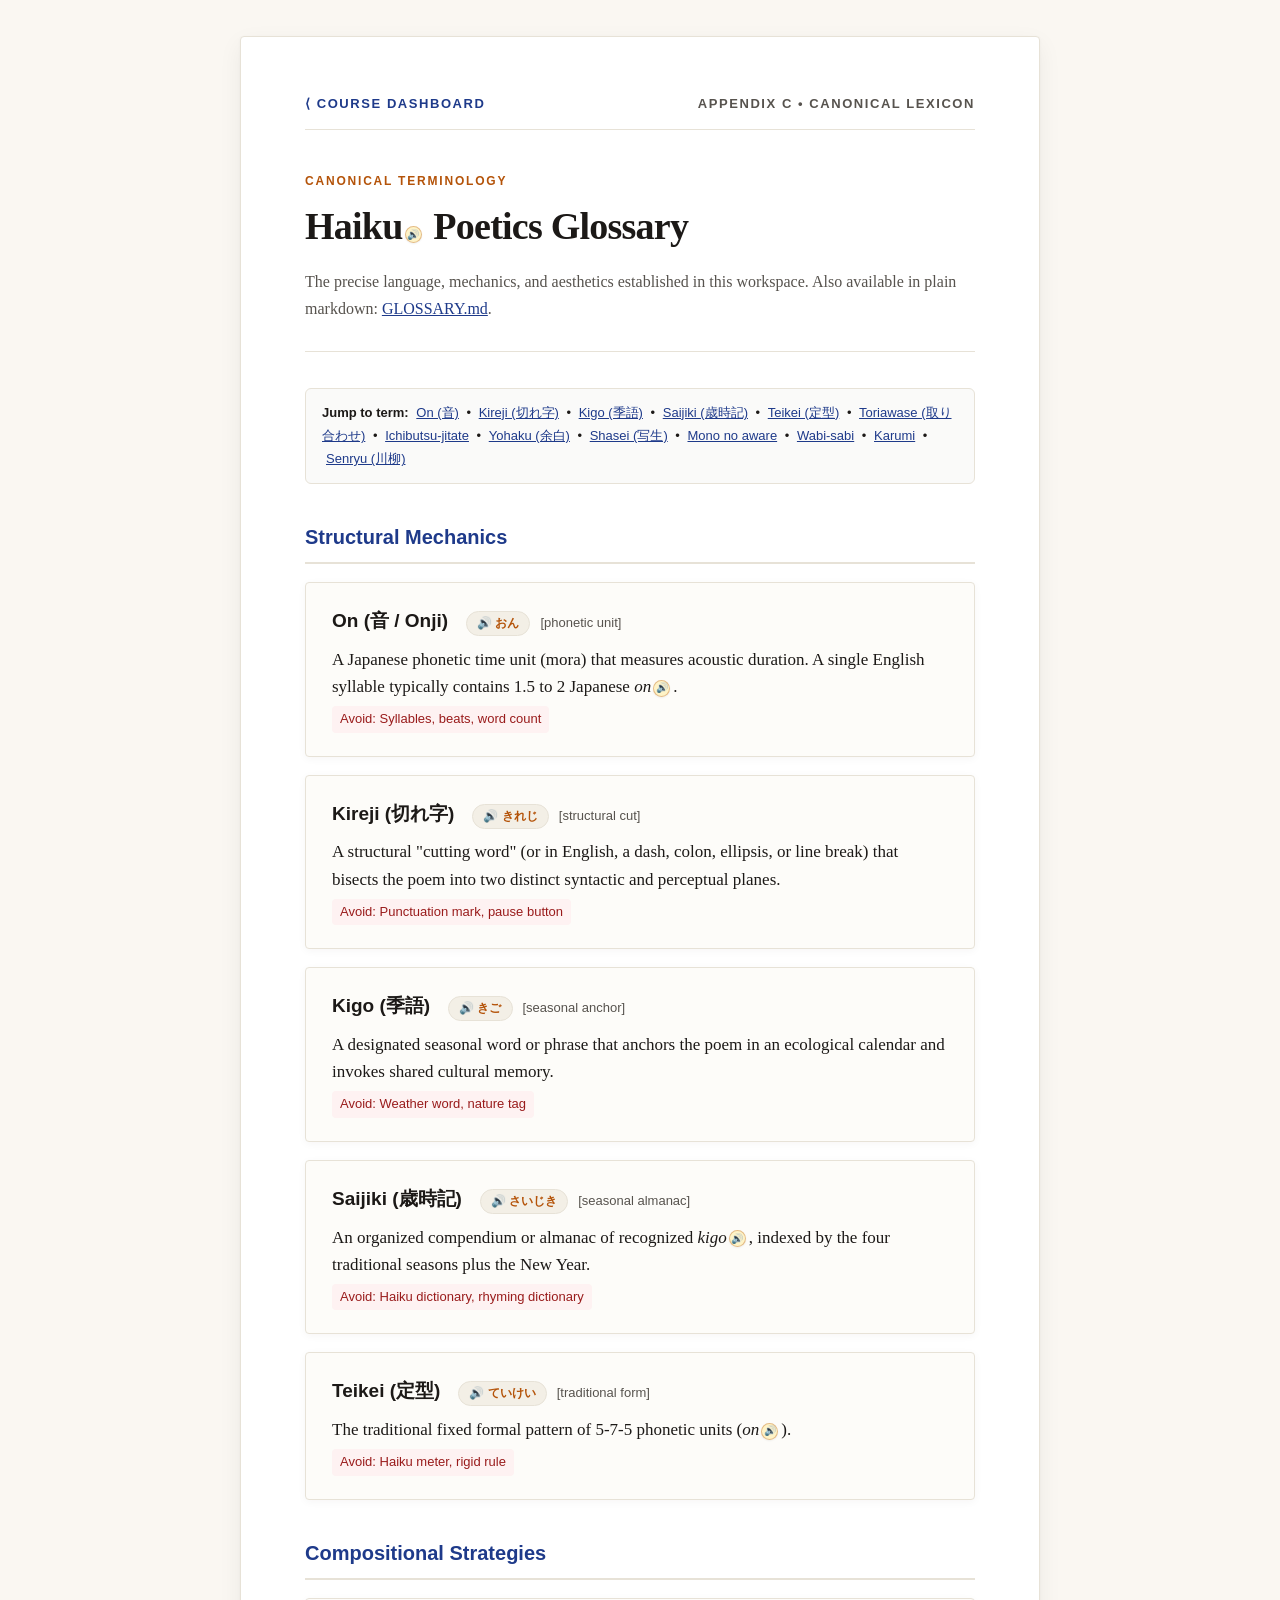
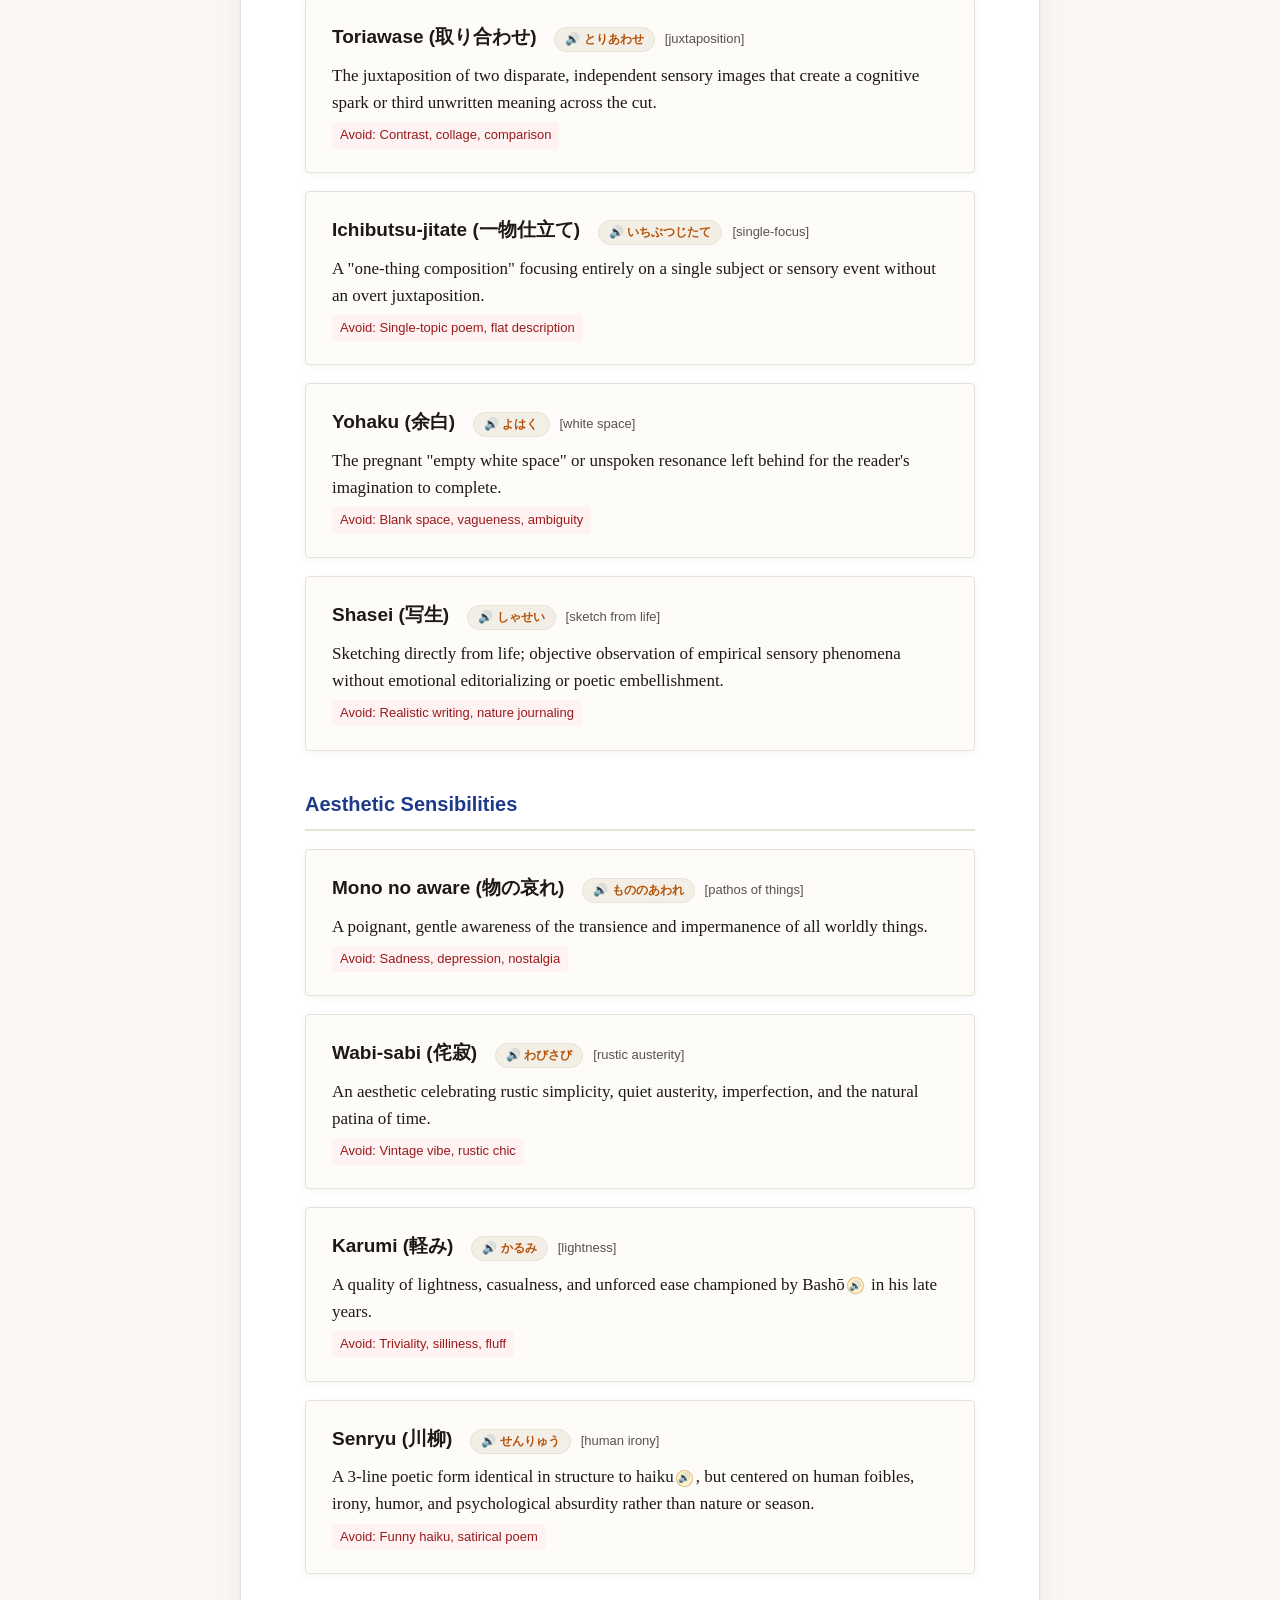
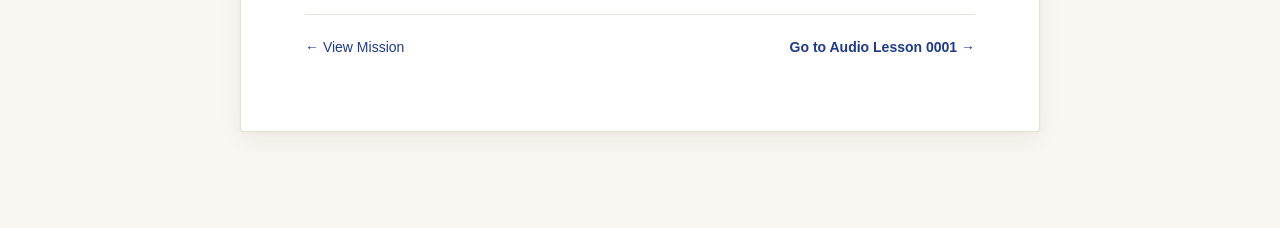
==== glossary.html @ d829b711 "Initial release: The Haiku Studio (Master Edition) with interactive audio lessons, 3D flashcards, an" ====
<!DOCTYPE html>
<html lang="en">
<head>
  <meta charset="UTF-8">
  <meta name="viewport" content="width=device-width, initial-scale=1.0">
  <title>Haiku Glossary &bull; Canonical Terminology</title>
  <link rel="stylesheet" href="assets/styles.css">
</head>
<body>
  <div class="lesson-container">
    <!-- Running Header (Book Folio Bar) -->
    <nav class="lesson-nav" aria-label="Book Navigation">
      <a href="index.html" class="dashboard-link">&lang; Course Dashboard</a>
      <span class="lesson-index-badge">Appendix C &bull; Canonical Lexicon</span>
    </nav>

    <!-- Header -->
    <header class="lesson-header">
      <div class="lesson-badge">Canonical Terminology</div>
      <h1 class="lesson-title">Haiku Poetics Glossary</h1>
      <p style="color: var(--text-muted); font-size: 16px;">
        The precise language, mechanics, and aesthetics established in this workspace. Also available in plain markdown: <a href="GLOSSARY.md" style="color: var(--accent-blue);">GLOSSARY.md</a>.
      </p>
    </header>

    <!-- Quick Index Bar -->
    <div style="background: #fafaf9; border: 1px solid var(--border-light); border-radius: 6px; padding: 12px 16px; margin-bottom: 24px; font-family: var(--font-sans); font-size: 13px; line-height: 1.8;">
      <strong>Jump to term:</strong>
      <a href="#on" style="color: var(--accent-blue); margin: 0 4px;">On (音)</a> &bull;
      <a href="#kireji" style="color: var(--accent-blue); margin: 0 4px;">Kireji (切れ字)</a> &bull;
      <a href="#kigo" style="color: var(--accent-blue); margin: 0 4px;">Kigo (季語)</a> &bull;
      <a href="#saijiki" style="color: var(--accent-blue); margin: 0 4px;">Saijiki (歳時記)</a> &bull;
      <a href="#teikei" style="color: var(--accent-blue); margin: 0 4px;">Teikei (定型)</a> &bull;
      <a href="#toriawase" style="color: var(--accent-blue); margin: 0 4px;">Toriawase (取り合わせ)</a> &bull;
      <a href="#ichibutsu-jitate" style="color: var(--accent-blue); margin: 0 4px;">Ichibutsu-jitate</a> &bull;
      <a href="#yohaku" style="color: var(--accent-blue); margin: 0 4px;">Yohaku (余白)</a> &bull;
      <a href="#shasei" style="color: var(--accent-blue); margin: 0 4px;">Shasei (写生)</a> &bull;
      <a href="#mono-no-aware" style="color: var(--accent-blue); margin: 0 4px;">Mono no aware</a> &bull;
      <a href="#wabi-sabi" style="color: var(--accent-blue); margin: 0 4px;">Wabi-sabi</a> &bull;
      <a href="#karumi" style="color: var(--accent-blue); margin: 0 4px;">Karumi</a> &bull;
      <a href="#senryu" style="color: var(--accent-blue); margin: 0 4px;">Senryu (川柳)</a>
    </div>

    <!-- Section: Structural Mechanics -->
    <h2 class="category-heading">Structural Mechanics</h2>

    <article id="on" class="term-card">
      <div class="term-title">
        <span>On (音 / Onji)</span>
        <button type="button" class="term-audio-btn" data-audio="assets/audio/words/on.m4a" title="Listen to pronunciation: おん">&#128266; おん</button>
        <span style="font-size: 13px; color: var(--text-muted); font-weight: normal;">[phonetic unit]</span>
      </div>
      <div class="term-definition">
        A Japanese phonetic time unit (mora) that measures acoustic duration. A single English syllable typically contains 1.5 to 2 Japanese <em>on</em>.
      </div>
      <div class="term-avoid">Avoid: Syllables, beats, word count</div>
    </article>

    <article id="kireji" class="term-card">
      <div class="term-title">
        <span>Kireji (切れ字)</span>
        <button type="button" class="term-audio-btn" data-audio="assets/audio/words/kireji.m4a" title="Listen to pronunciation: きれじ">&#128266; きれじ</button>
        <span style="font-size: 13px; color: var(--text-muted); font-weight: normal;">[structural cut]</span>
      </div>
      <div class="term-definition">
        A structural "cutting word" (or in English, a dash, colon, ellipsis, or line break) that bisects the poem into two distinct syntactic and perceptual planes.
      </div>
      <div class="term-avoid">Avoid: Punctuation mark, pause button</div>
    </article>

    <article id="kigo" class="term-card">
      <div class="term-title">
        <span>Kigo (季語)</span>
        <button type="button" class="term-audio-btn" data-audio="assets/audio/words/kigo.m4a" title="Listen to pronunciation: きご">&#128266; きご</button>
        <span style="font-size: 13px; color: var(--text-muted); font-weight: normal;">[seasonal anchor]</span>
      </div>
      <div class="term-definition">
        A designated seasonal word or phrase that anchors the poem in an ecological calendar and invokes shared cultural memory.
      </div>
      <div class="term-avoid">Avoid: Weather word, nature tag</div>
    </article>

    <article id="saijiki" class="term-card">
      <div class="term-title">
        <span>Saijiki (歳時記)</span>
        <button type="button" class="term-audio-btn" data-audio="assets/audio/words/saijiki.m4a" title="Listen to pronunciation: さいじき">&#128266; さいじき</button>
        <span style="font-size: 13px; color: var(--text-muted); font-weight: normal;">[seasonal almanac]</span>
      </div>
      <div class="term-definition">
        An organized compendium or almanac of recognized <em>kigo</em>, indexed by the four traditional seasons plus the New Year.
      </div>
      <div class="term-avoid">Avoid: Haiku dictionary, rhyming dictionary</div>
    </article>

    <article id="teikei" class="term-card">
      <div class="term-title">
        <span>Teikei (定型)</span>
        <button type="button" class="term-audio-btn" data-audio="assets/audio/words/teikei.m4a" title="Listen to pronunciation: ていけい">&#128266; ていけい</button>
        <span style="font-size: 13px; color: var(--text-muted); font-weight: normal;">[traditional form]</span>
      </div>
      <div class="term-definition">
        The traditional fixed formal pattern of 5-7-5 phonetic units (<em>on</em>).
      </div>
      <div class="term-avoid">Avoid: Haiku meter, rigid rule</div>
    </article>

    <!-- Section: Compositional Strategies -->
    <h2 class="category-heading">Compositional Strategies</h2>

    <article id="toriawase" class="term-card">
      <div class="term-title">
        <span>Toriawase (取り合わせ)</span>
        <button type="button" class="term-audio-btn" data-audio="assets/audio/words/toriawase.m4a" title="Listen to pronunciation: とりあわせ">&#128266; とりあわせ</button>
        <span style="font-size: 13px; color: var(--text-muted); font-weight: normal;">[juxtaposition]</span>
      </div>
      <div class="term-definition">
        The juxtaposition of two disparate, independent sensory images that create a cognitive spark or third unwritten meaning across the cut.
      </div>
      <div class="term-avoid">Avoid: Contrast, collage, comparison</div>
    </article>

    <article id="ichibutsu-jitate" class="term-card">
      <div class="term-title">
        <span>Ichibutsu-jitate (一物仕立て)</span>
        <button type="button" class="term-audio-btn" data-audio="assets/audio/words/ichibutsu-jitate.m4a" title="Listen to pronunciation: いちぶつじたて">&#128266; いちぶつじたて</button>
        <span style="font-size: 13px; color: var(--text-muted); font-weight: normal;">[single-focus]</span>
      </div>
      <div class="term-definition">
        A "one-thing composition" focusing entirely on a single subject or sensory event without an overt juxtaposition.
      </div>
      <div class="term-avoid">Avoid: Single-topic poem, flat description</div>
    </article>

    <article id="yohaku" class="term-card">
      <div class="term-title">
        <span>Yohaku (余白)</span>
        <button type="button" class="term-audio-btn" data-audio="assets/audio/words/yohaku.m4a" title="Listen to pronunciation: よはく">&#128266; よはく</button>
        <span style="font-size: 13px; color: var(--text-muted); font-weight: normal;">[white space]</span>
      </div>
      <div class="term-definition">
        The pregnant "empty white space" or unspoken resonance left behind for the reader's imagination to complete.
      </div>
      <div class="term-avoid">Avoid: Blank space, vagueness, ambiguity</div>
    </article>

    <article id="shasei" class="term-card">
      <div class="term-title">
        <span>Shasei (写生)</span>
        <button type="button" class="term-audio-btn" data-audio="assets/audio/words/shasei.m4a" title="Listen to pronunciation: しゃせい">&#128266; しゃせい</button>
        <span style="font-size: 13px; color: var(--text-muted); font-weight: normal;">[sketch from life]</span>
      </div>
      <div class="term-definition">
        Sketching directly from life; objective observation of empirical sensory phenomena without emotional editorializing or poetic embellishment.
      </div>
      <div class="term-avoid">Avoid: Realistic writing, nature journaling</div>
    </article>

    <!-- Section: Aesthetic Sensibilities -->
    <h2 class="category-heading">Aesthetic Sensibilities</h2>

    <article id="mono-no-aware" class="term-card">
      <div class="term-title">
        <span>Mono no aware (物の哀れ)</span>
        <button type="button" class="term-audio-btn" data-audio="assets/audio/words/mono-no-aware.m4a" title="Listen to pronunciation: もののあわれ">&#128266; もののあわれ</button>
        <span style="font-size: 13px; color: var(--text-muted); font-weight: normal;">[pathos of things]</span>
      </div>
      <div class="term-definition">
        A poignant, gentle awareness of the transience and impermanence of all worldly things.
      </div>
      <div class="term-avoid">Avoid: Sadness, depression, nostalgia</div>
    </article>

    <article id="wabi-sabi" class="term-card">
      <div class="term-title">
        <span>Wabi-sabi (侘寂)</span>
        <button type="button" class="term-audio-btn" data-audio="assets/audio/words/wabi-sabi.m4a" title="Listen to pronunciation: わびさび">&#128266; わびさび</button>
        <span style="font-size: 13px; color: var(--text-muted); font-weight: normal;">[rustic austerity]</span>
      </div>
      <div class="term-definition">
        An aesthetic celebrating rustic simplicity, quiet austerity, imperfection, and the natural patina of time.
      </div>
      <div class="term-avoid">Avoid: Vintage vibe, rustic chic</div>
    </article>

    <article id="karumi" class="term-card">
      <div class="term-title">
        <span>Karumi (軽み)</span>
        <button type="button" class="term-audio-btn" data-audio="assets/audio/words/karumi.m4a" title="Listen to pronunciation: かるみ">&#128266; かるみ</button>
        <span style="font-size: 13px; color: var(--text-muted); font-weight: normal;">[lightness]</span>
      </div>
      <div class="term-definition">
        A quality of lightness, casualness, and unforced ease championed by Bashō in his late years.
      </div>
      <div class="term-avoid">Avoid: Triviality, silliness, fluff</div>
    </article>

    <article id="senryu" class="term-card">
      <div class="term-title">
        <span>Senryu (川柳)</span>
        <button type="button" class="term-audio-btn" data-audio="assets/audio/words/senryu.m4a" title="Listen to pronunciation: せんりゅう">&#128266; せんりゅう</button>
        <span style="font-size: 13px; color: var(--text-muted); font-weight: normal;">[human irony]</span>
      </div>
      <div class="term-definition">
        A 3-line poetic form identical in structure to haiku, but centered on human foibles, irony, humor, and psychological absurdity rather than nature or season.
      </div>
      <div class="term-avoid">Avoid: Funny haiku, satirical poem</div>
    </article>

    <!-- Footer Navigation -->
    <div style="margin-top: 40px; padding-top: 20px; border-top: 1px solid var(--border-light); display: flex; justify-content: space-between; flex-wrap: gap; font-family: var(--font-sans); font-size: 14px;">
      <a href="mission.html" style="color: var(--accent-blue); text-decoration: none;">&larr; View Mission</a>
      <a href="lessons/0001-mastering-haiku.html" style="color: var(--accent-blue); font-weight: bold; text-decoration: none;">Go to Audio Lesson 0001 &rarr;</a>
    </div>
  </div>

  <script src="assets/pronounce.js"></script>
</body>
</html>
---- assets/styles.css ----
/* ==========================================================================
   teach-by-audio — Modern Book & Editorial Companion Stylesheet
   Crafted with the aesthetic of fine book typography, archival paper tones,
   and tactile companion elements.
   ========================================================================== */

:root {
  /* Typography */
  --font-serif: "Charter", "Newsreader", "Iowan Old Style", "Palatino Linotype", "Palatino", "Georgia", "Cambria", serif;
  --font-sans: -apple-system, BlinkMacSystemFont, "Segoe UI", Roboto, "Helvetica Neue", Arial, sans-serif;
  --font-mono: "SF Mono", "JetBrains Mono", "Menlo", "Consolas", "Monaco", monospace;

  /* Archival Paper & Ink Palette */
  --bg-primary: #faf7f2;
  --bg-surface: #ffffff;
  --bg-subtle: #f3efe6;
  --bg-card: #fdfcf9;
  --text-main: #1c1917;
  --text-muted: #57534e;
  --text-faint: #857f78;
  --border-light: #e7e2d7;
  --border-fine: #ede8de;

  /* Bookbinding Accents */
  --accent-blue: #1e3a8a;
  --accent-blue-light: #eff6ff;
  --accent-green: #14532d;
  --accent-green-light: #f0fdf4;
  --accent-red: #991b1b;
  --accent-red-light: #fef2f2;
  --accent-gold: #b45309;
  --accent-gold-light: #fef3c7;

  /* Book Geometry & Elevation */
  --measure-width: 800px;
  --shadow-book: 0 1px 3px rgba(40, 28, 14, 0.04), 0 8px 24px rgba(40, 28, 14, 0.06);
  --shadow-card: 0 2px 8px rgba(40, 28, 14, 0.04);
}

* {
  box-sizing: border-box;
  margin: 0;
  padding: 0;
}

body {
  font-family: var(--font-serif);
  font-size: 19.5px;
  line-height: 1.72;
  color: var(--text-main);
  background-color: var(--bg-primary);
  padding: 36px 16px 96px;
  -webkit-font-smoothing: antialiased;
  -moz-osx-font-smoothing: grayscale;
}

/* Book Leaf Container */
.lesson-container {
  max-width: var(--measure-width);
  margin: 0 auto;
  background-color: var(--bg-surface);
  padding: 56px 64px 72px;
  border-radius: 4px;
  box-shadow: var(--shadow-book);
  border: 1px solid var(--border-light);
  position: relative;
}

@media (max-width: 680px) {
  body { padding: 12px 8px 48px; font-size: 18px; }
  .lesson-container { padding: 28px 20px 40px; border-radius: 0; border: none; }
}

/* Running Header (Book Folio Bar) */
.lesson-nav {
  display: flex;
  justify-content: space-between;
  align-items: center;
  font-family: var(--font-sans);
  font-size: 13px;
  text-transform: uppercase;
  letter-spacing: 0.12em;
  color: var(--text-muted);
  margin-bottom: 32px;
  padding-bottom: 14px;
  border-bottom: 1px solid var(--border-light);
}

.lesson-nav a.dashboard-link {
  color: var(--accent-blue);
  text-decoration: none;
  font-weight: 600;
  display: inline-flex;
  align-items: center;
  gap: 6px;
  transition: color 0.15s ease-in-out;
}

.lesson-nav a.dashboard-link:hover {
  color: var(--accent-gold);
  text-decoration: none;
}

.lesson-index-badge {
  font-weight: 700;
  color: var(--text-muted);
  font-variant-numeric: tabular-nums;
}

/* Chapter Title & Rubric */
.lesson-header {
  margin-bottom: 36px;
  padding-bottom: 28px;
  border-bottom: 1px solid var(--border-light);
}

.lesson-badge {
  font-family: var(--font-sans);
  font-size: 12px;
  font-weight: 700;
  text-transform: uppercase;
  letter-spacing: 0.15em;
  color: var(--accent-gold);
  margin-bottom: 12px;
  display: inline-block;
}

h1.lesson-title {
  font-family: var(--font-serif);
  font-size: 38px;
  font-weight: 700;
  line-height: 1.2;
  letter-spacing: -0.02em;
  color: var(--text-main);
  margin-bottom: 18px;
}

/* Chapter Epigraph & Learning Objective */
.mission-outcome-box {
  background-color: var(--bg-subtle);
  border-left: 3px solid var(--accent-gold);
  padding: 16px 22px;
  border-radius: 0 4px 4px 0;
  font-family: var(--font-serif);
  font-style: italic;
  font-size: 17.5px;
  color: #3f3c37;
  line-height: 1.6;
  margin-top: 20px;
}

.mission-outcome-box strong {
  font-family: var(--font-sans);
  font-style: normal;
  font-size: 13px;
  text-transform: uppercase;
  letter-spacing: 0.1em;
  color: var(--accent-gold);
  display: block;
  margin-bottom: 4px;
}

/* Audio Edition Companion Reader (Dark Book-Cloth Finish) */
.player-widget {
  background: #1c1917;
  color: #f5f5f4;
  border-radius: 8px;
  padding: 22px 26px;
  margin-bottom: 40px;
  box-shadow: 0 10px 25px -4px rgba(28, 25, 23, 0.25);
  border: 1px solid #292524;
}

.player-top-row {
  display: flex;
  justify-content: space-between;
  align-items: center;
  margin-bottom: 16px;
  flex-wrap: wrap;
  gap: 14px;
}

.player-main-controls {
  display: flex;
  align-items: center;
  gap: 16px;
}

.play-btn {
  width: 46px;
  height: 46px;
  border-radius: 50%;
  border: none;
  background-color: #f5f5f4;
  color: #1c1917;
  display: flex;
  align-items: center;
  justify-content: center;
  cursor: pointer;
  font-size: 16px;
  transition: transform 0.15s, background-color 0.15s;
  box-shadow: 0 2px 6px rgba(0, 0, 0, 0.2);
}

.play-btn:hover {
  background-color: #fbbf24;
  transform: scale(1.04);
}

.play-btn:active {
  transform: scale(0.96);
}

.player-time-display {
  font-family: var(--font-mono);
  font-size: 13px;
  color: #a8a29e;
  letter-spacing: 0.05em;
}

.speed-selector {
  display: flex;
  gap: 4px;
  background: #292524;
  padding: 3px;
  border-radius: 6px;
}

.speed-btn {
  background: transparent;
  border: none;
  color: #a8a29e;
  font-family: var(--font-sans);
  font-size: 11px;
  font-weight: 700;
  padding: 4px 8px;
  border-radius: 4px;
  cursor: pointer;
  transition: all 0.15s;
}

.speed-btn.active, .speed-btn:hover {
  background: #44403c;
  color: #ffffff;
}

/* Tactile Scrubber Slider */
.scrub-container {
  display: flex;
  align-items: center;
  gap: 10px;
  margin-bottom: 18px;
}

.scrub-slider {
  flex: 1;
  -webkit-appearance: none;
  height: 5px;
  border-radius: 3px;
  background: #44403c;
  outline: none;
  cursor: pointer;
}

.scrub-slider::-webkit-slider-thumb {
  -webkit-appearance: none;
  width: 14px;
  height: 14px;
  border-radius: 50%;
  background: #fbbf24;
  cursor: pointer;
  box-shadow: 0 0 6px rgba(251, 191, 36, 0.5);
  border: 1px solid #ffffff;
}

/* Chapter Timeline Bookmark Pills */
.timeline-pills {
  display: flex;
  gap: 8px;
  flex-wrap: wrap;
}

.segment-pill {
  font-family: var(--font-sans);
  font-size: 11.5px;
  font-weight: 600;
  letter-spacing: 0.02em;
  padding: 5px 12px;
  border-radius: 14px;
  background: #292524;
  border: 1px solid #44403c;
  color: #a8a29e;
  cursor: pointer;
  transition: all 0.15s ease-in-out;
}

.segment-pill:hover {
  background: #383531;
  color: #f5f5f4;
  border-color: #78716c;
}

.segment-pill.active {
  background: #d97706;
  color: #ffffff;
  border-color: #fef3c7;
  box-shadow: 0 0 8px rgba(217, 119, 6, 0.4);
}

.segment-pill.checkpoint {
  border-color: #b45309;
}

.segment-pill.checkpoint.active {
  background: #b45309;
  border-color: #fde68a;
}

/* Checkpoint Alert Banner (Archival Note) */
.checkpoint-pause-banner {
  display: none;
  background-color: #fffbeb;
  border: 1px solid #f59e0b;
  border-left: 4px solid #b45309;
  border-radius: 4px;
  padding: 16px 20px;
  margin-bottom: 28px;
  color: #78350f;
  font-family: var(--font-sans);
  font-size: 15px;
  line-height: 1.5;
}

/* Visual Plates & Figures Section */
.visual-cards-section {
  margin-bottom: 40px;
}

.visual-card {
  display: none;
  background: var(--bg-card);
  border: 1px solid var(--border-light);
  border-radius: 4px;
  padding: 28px 32px;
  margin-bottom: 24px;
  box-shadow: var(--shadow-card);
}

.visual-card.active {
  display: block;
}

.visual-card h3 {
  font-family: var(--font-serif);
  font-size: 22px;
  font-weight: 700;
  color: var(--text-main);
  margin-bottom: 14px;
  padding-bottom: 8px;
  border-bottom: 1px solid var(--border-fine);
}

.visual-card .caption {
  font-family: var(--font-serif);
  font-size: 15px;
  font-style: italic;
  color: var(--text-muted);
  margin-top: 16px;
  padding-top: 10px;
  border-top: 1px dashed var(--border-fine);
}

/* Reading Comprehension Checkpoints */
.checkpoints-section {
  margin-bottom: 44px;
}

.checkpoint-card {
  background: var(--bg-surface);
  border: 1px solid var(--border-light);
  border-radius: 4px;
  padding: 26px 30px;
  margin-bottom: 24px;
  box-shadow: var(--shadow-card);
}

.checkpoint-card.highlighted {
  border-color: var(--accent-gold);
  box-shadow: 0 4px 16px rgba(180, 83, 9, 0.12);
}

.checkpoint-card h4 {
  font-family: var(--font-serif);
  font-size: 20px;
  font-weight: 700;
  margin-bottom: 18px;
  color: var(--text-main);
  line-height: 1.4;
}

.options-list {
  display: flex;
  flex-direction: column;
  gap: 10px;
  margin-bottom: 16px;
}

.option-btn {
  text-align: left;
  font-family: var(--font-serif);
  font-size: 17.5px;
  line-height: 1.5;
  padding: 13px 20px;
  background: var(--bg-card);
  border: 1px solid var(--border-light);
  border-radius: 4px;
  cursor: pointer;
  transition: all 0.15s ease-in-out;
  color: var(--text-main);
}

.option-btn:hover:not(:disabled) {
  background: var(--bg-subtle);
  border-color: #cbd5e1;
}

.option-btn.selected-correct {
  background: var(--accent-green-light);
  border-color: var(--accent-green);
  color: var(--accent-green);
  font-weight: 600;
}

.option-btn.selected-incorrect {
  background: var(--accent-red-light);
  border-color: var(--accent-red);
  color: var(--accent-red);
  font-weight: 600;
}

.checkpoint-feedback {
  display: none;
  padding: 14px 18px;
  border-radius: 4px;
  font-size: 15px;
  line-height: 1.55;
  font-family: var(--font-sans);
}

.checkpoint-feedback.correct {
  display: block;
  background: var(--accent-green-light);
  color: var(--accent-green);
  border-left: 3px solid var(--accent-green);
}

.checkpoint-feedback.incorrect {
  display: block;
  background: var(--accent-red-light);
  color: var(--accent-red);
  border-left: 3px solid var(--accent-red);
}

/* Demonstrated Evidence & Ledger */
.evidence-section {
  background: var(--bg-card);
  border: 1px dashed #d6d0c2;
  border-radius: 4px;
  padding: 26px 30px;
  margin-top: 40px;
  text-align: center;
}

.evidence-section h3 {
  font-family: var(--font-serif);
  font-size: 22px;
  margin-bottom: 8px;
}

.evidence-box {
  width: 100%;
  font-family: var(--font-mono);
  font-size: 13px;
  background: var(--bg-subtle);
  border: 1px solid var(--border-light);
  border-radius: 4px;
  padding: 14px;
  margin: 16px 0;
  text-align: left;
  white-space: pre-wrap;
  color: #292524;
}

.copy-evidence-btn {
  background: var(--text-main);
  color: #ffffff;
  border: none;
  font-family: var(--font-sans);
  font-size: 14px;
  font-weight: 600;
  letter-spacing: 0.04em;
  padding: 11px 22px;
  border-radius: 4px;
  cursor: pointer;
  transition: background-color 0.15s;
}

.copy-evidence-btn:hover {
  background: #383531;
}

/* Complete Spoken Transcript (Dual-Mode Companion) */
.transcript-details {
  margin-top: 36px;
  border-top: 1px solid var(--border-light);
  padding-top: 22px;
}

.transcript-details summary {
  font-family: var(--font-sans);
  font-weight: 700;
  font-size: 14px;
  text-transform: uppercase;
  letter-spacing: 0.08em;
  cursor: pointer;
  color: var(--accent-blue);
  outline: none;
}

.transcript-details summary:hover {
  color: var(--accent-gold);
}

.transcript-body {
  margin-top: 20px;
  font-size: 17px;
  line-height: 1.68;
}

.transcript-segment {
  margin-bottom: 18px;
  padding-bottom: 12px;
  border-bottom: 1px dotted var(--border-light);
}

.transcript-segment-title {
  font-family: var(--font-sans);
  font-size: 12px;
  text-transform: uppercase;
  letter-spacing: 0.1em;
  color: var(--text-muted);
  font-weight: 700;
  margin-bottom: 4px;
}

/* Citations & Verified Bibliography */
.citations-box {
  margin-top: 32px;
  padding: 18px 22px;
  background: var(--bg-subtle);
  border: 1px solid var(--border-light);
  border-radius: 4px;
  font-size: 14.5px;
  font-family: var(--font-sans);
  color: var(--text-muted);
}

.citations-box a {
  color: var(--accent-blue);
  text-decoration: underline;
}

/* Discrete Move Pills for Notation */
.pill {
  display: inline-flex;
  align-items: center;
  justify-content: center;
  min-width: 34px;
  height: 34px;
  padding: 0 8px;
  background: #1c1917;
  color: #f5f5f4;
  font-family: var(--font-mono);
  font-size: 15px;
  font-weight: 700;
  border-radius: 4px;
  margin: 2px 4px;
}

/* ==========================================================================
   Poem Cards & Masterwork Displays
   ========================================================================== */
.poem-card {
  background: var(--bg-surface);
  border: 1px solid var(--border-light);
  border-left: 4px solid var(--accent-gold);
  border-radius: 4px;
  padding: 20px 24px;
  margin: 20px 0;
  box-shadow: var(--shadow-card);
}

.technique-tag {
  display: inline-block;
  font-family: var(--font-sans);
  font-size: 12px;
  font-weight: 700;
  text-transform: uppercase;
  letter-spacing: 0.1em;
  color: var(--accent-gold);
  background: var(--accent-gold-light);
  padding: 3px 10px;
  border-radius: 3px;
  margin-bottom: 12px;
}

.poem-lines {
  font-family: var(--font-serif);
  font-size: 21px;
  line-height: 1.6;
  color: var(--text-main);
  font-style: italic;
  margin-bottom: 12px;
}

.poem-meta {
  font-family: var(--font-sans);
  font-size: 14px;
  line-height: 1.5;
  color: var(--text-muted);
  border-top: 1px solid var(--border-fine);
  padding-top: 10px;
}

/* ==========================================================================
   Chapter Bottom Pagination
   ========================================================================== */
.chapter-navigation {
  margin-top: 44px;
  padding-top: 24px;
  border-top: 1px solid var(--border-light);
  display: flex;
  justify-content: space-between;
  align-items: center;
  gap: 16px;
  flex-wrap: wrap;
}

.chapter-nav-btn {
  font-family: var(--font-sans);
  font-size: 13.5px;
  font-weight: 600;
  text-decoration: none;
  color: var(--text-main);
  padding: 10px 18px;
  border-radius: 4px;
  border: 1px solid var(--border-light);
  background: var(--bg-card);
  transition: all 0.15s ease;
  display: inline-flex;
  align-items: center;
  gap: 6px;
}

.chapter-nav-btn:hover {
  background: var(--bg-subtle);
  border-color: #cbd5e1;
  color: var(--accent-blue);
}

.chapter-nav-btn.primary {
  background: var(--text-main);
  color: #ffffff;
  border-color: var(--text-main);
}

.chapter-nav-btn.primary:hover {
  background: #383531;
  color: #ffffff;
}

/* ==========================================================================
   Interactive Flashcard Retrieval Practice Mode (Dashboard)
   ========================================================================== */
.flashcard-section {
  margin: 44px 0;
  background: var(--bg-card);
  border: 1px solid var(--border-light);
  border-radius: 4px;
  padding: 32px 36px;
  box-shadow: var(--shadow-card);
}

.flashcard-header {
  display: flex;
  justify-content: space-between;
  align-items: baseline;
  flex-wrap: wrap;
  gap: 12px;
  margin-bottom: 20px;
  border-bottom: 1px solid var(--border-fine);
  padding-bottom: 14px;
}

.flashcard-title {
  font-family: var(--font-serif);
  font-size: 24px;
  font-weight: 700;
  color: var(--text-main);
}

.flashcard-category-tabs {
  display: flex;
  gap: 6px;
  flex-wrap: wrap;
}

.fc-tab-btn {
  font-family: var(--font-sans);
  font-size: 12px;
  font-weight: 600;
  padding: 5px 12px;
  border-radius: 14px;
  background: var(--bg-subtle);
  border: 1px solid var(--border-light);
  color: var(--text-muted);
  cursor: pointer;
  transition: all 0.15s;
}

.fc-tab-btn.active, .fc-tab-btn:hover {
  background: var(--text-main);
  color: #ffffff;
  border-color: var(--text-main);
}

.flashcard-scene {
  width: 100%;
  max-width: 580px;
  height: 280px;
  margin: 20px auto;
  perspective: 1000px;
}

.flashcard-3d {
  width: 100%;
  height: 100%;
  position: relative;
  transition: transform 0.6s cubic-bezier(0.4, 0.2, 0.2, 1);
  transform-style: preserve-3d;
  cursor: pointer;
}

.flashcard-3d.is-flipped {
  transform: rotateY(180deg);
}

.flashcard-face {
  position: absolute;
  width: 100%;
  height: 100%;
  backface-visibility: hidden;
  border-radius: 6px;
  border: 1px solid var(--border-light);
  box-shadow: var(--shadow-book);
  display: flex;
  flex-direction: column;
  justify-content: center;
  align-items: center;
  padding: 28px 36px;
  text-align: center;
}

.flashcard-face.front {
  background: var(--bg-surface);
  color: var(--text-main);
}

.flashcard-face.back {
  background: #fbf9f4;
  color: var(--text-main);
  transform: rotateY(180deg);
}

.fc-term-kanji {
  font-family: var(--font-serif);
  font-size: 32px;
  font-weight: 700;
  color: var(--accent-gold);
  margin-bottom: 6px;
}

.fc-term-romaji {
  font-family: var(--font-sans);
  font-size: 18px;
  font-weight: 600;
  letter-spacing: 0.05em;
  color: var(--text-main);
  margin-bottom: 12px;
}

.fc-hint-pill {
  font-family: var(--font-mono);
  font-size: 11px;
  text-transform: uppercase;
  letter-spacing: 0.08em;
  color: var(--text-muted);
  background: var(--bg-subtle);
  padding: 4px 10px;
  border-radius: 12px;
}

.fc-definition-text {
  font-family: var(--font-serif);
  font-size: 17px;
  line-height: 1.55;
  color: var(--text-main);
  margin-bottom: 14px;
}

.fc-avoid-pill {
  font-family: var(--font-sans);
  font-size: 12.5px;
  color: var(--accent-red);
  background: var(--accent-red-light);
  padding: 4px 10px;
  border-radius: 4px;
  display: inline-block;
}

.flashcard-controls-row {
  display: flex;
  justify-content: space-between;
  align-items: center;
  max-width: 580px;
  margin: 16px auto 0 auto;
  gap: 12px;
  flex-wrap: wrap;
}

.fc-btn {
  font-family: var(--font-sans);
  font-size: 13px;
  font-weight: 600;
  padding: 8px 16px;
  border-radius: 4px;
  border: 1px solid var(--border-light);
  background: var(--bg-surface);
  color: var(--text-main);
  cursor: pointer;
  transition: all 0.15s;
}

.fc-btn:hover {
  background: var(--bg-subtle);
  border-color: #cbd5e1;
}

.fc-counter-badge {
  font-family: var(--font-mono);
  font-size: 13px;
  color: var(--text-muted);
}

.fc-pronounce-btn {
  display: inline-flex;
  align-items: center;
  gap: 6px;
  background: var(--bg-card);
  border: 1px solid var(--border-light);
  color: var(--accent-gold);
  font-family: var(--font-sans);
  font-size: 13px;
  font-weight: 600;
  padding: 6px 14px;
  border-radius: 20px;
  cursor: pointer;
  transition: all 0.15s ease-in-out;
  box-shadow: 0 1px 3px rgba(0,0,0,0.06);
  z-index: 10;
}

.fc-pronounce-btn:hover {
  background: var(--accent-gold-light);
  border-color: var(--accent-gold);
  transform: translateY(-1px);
}

.fc-pronounce-btn.mini {
  padding: 4px 10px;
  font-size: 11.5px;
}

.fc-pronounce-btn.playing {
  background: var(--accent-gold);
  color: #ffffff;
  border-color: var(--accent-gold);
  animation: pulse-audio 1.2s infinite ease-in-out;
}

@keyframes pulse-audio {
  0%, 100% { transform: scale(1); }
  50% { transform: scale(1.04); box-shadow: 0 0 10px rgba(180, 83, 9, 0.35); }
}

.term-audio-btn {
  display: inline-flex;
  align-items: center;
  gap: 5px;
  background: var(--bg-subtle);
  border: 1px solid var(--border-light);
  color: var(--accent-gold);
  font-family: var(--font-sans);
  font-size: 12px;
  font-weight: 600;
  padding: 3px 10px;
  border-radius: 14px;
  cursor: pointer;
  transition: all 0.15s ease;
  vertical-align: middle;
  margin-left: 8px;
}

.term-audio-btn:hover {
  background: var(--accent-gold-light);
  border-color: var(--accent-gold);
}

.term-audio-btn.playing {
  background: var(--accent-gold);
  color: #ffffff;
  border-color: var(--accent-gold);
}

/* Inline Japanese Term Audio Button */
.ja-audio-btn {
  display: inline-flex;
  align-items: center;
  justify-content: center;
  width: 17px;
  height: 17px;
  margin: 0 3px 0 2px;
  padding: 0;
  border: 1px solid rgba(180, 83, 9, 0.35);
  background: #fef3c7;
  color: #92400e;
  border-radius: 50%;
  font-size: 10px;
  line-height: 1;
  cursor: pointer;
  vertical-align: 1px;
  transition: all 0.15s ease-in-out;
  user-select: none;
  box-shadow: 0 1px 2px rgba(0,0,0,0.06);
}

.ja-audio-btn:hover {
  background: #fde68a;
  border-color: #b45309;
  color: #78350f;
  transform: scale(1.18);
}

.ja-audio-btn.playing {
  background: #b45309;
  color: #ffffff;
  border-color: #92400e;
  animation: pulse-audio 1.1s infinite ease-in-out;
}

/* ==========================================================================
   Dashboard Roadmap & Lesson Cards
   ========================================================================== */
.roadmap-section {
  margin: 40px 0;
}

.section-label {
  font-family: var(--font-sans);
  font-size: 12px;
  letter-spacing: 0.15em;
  text-transform: uppercase;
  font-weight: 700;
  color: var(--text-muted);
  border-bottom: 1px solid var(--border-light);
  padding-bottom: 8px;
  margin-bottom: 20px;
  display: flex;
  justify-content: space-between;
  align-items: baseline;
}

.lesson-grid {
  display: flex;
  flex-direction: column;
  gap: 14px;
}

.lesson-item-card {
  display: flex;
  justify-content: space-between;
  align-items: center;
  padding: 18px 22px;
  background: var(--bg-surface);
  border: 1px solid var(--border-light);
  border-radius: 4px;
  text-decoration: none;
  color: inherit;
  transition: all 0.15s ease-in-out;
  box-shadow: var(--shadow-card);
}

.lesson-item-card:hover {
  border-color: #cbd5e1;
  background: var(--bg-card);
  transform: translateY(-1px);
}

.lesson-item-card.upcoming {
  opacity: 0.72;
  background: #fbf9f5;
  cursor: default;
}

.lesson-item-card.upcoming:hover {
  transform: none;
  border-color: var(--border-light);
}

.lic-main {
  display: flex;
  align-items: baseline;
  gap: 16px;
  flex: 1;
}

.lic-num {
  font-family: var(--font-mono);
  font-size: 13px;
  font-weight: 700;
  color: var(--accent-gold);
  width: 90px;
  flex-shrink: 0;
}

.lic-title {
  font-family: var(--font-serif);
  font-size: 19px;
  font-weight: 600;
  color: var(--text-main);
}

.lic-desc {
  font-size: 14px;
  color: var(--text-muted);
  font-style: italic;
  margin-top: 4px;
}

.lic-badge {
  font-family: var(--font-sans);
  font-size: 11.5px;
  font-weight: 700;
  text-transform: uppercase;
  letter-spacing: 0.08em;
  padding: 4px 10px;
  border-radius: 12px;
  white-space: nowrap;
}

.badge-mastered {
  background: var(--accent-green-light);
  color: var(--accent-green);
  border: 1px solid #86efac;
}

.badge-active {
  background: var(--accent-blue-light);
  color: var(--accent-blue);
  border: 1px solid #bfdbfe;
}

.badge-upcoming {
  background: var(--bg-subtle);
  color: var(--text-muted);
  border: 1px solid var(--border-light);
}

/* ==========================================================================
   Lexicon Terms & Resource Cards
   ========================================================================== */
.term-card {
  background: var(--bg-card);
  border: 1px solid var(--border-light);
  border-radius: 4px;
  padding: 22px 26px;
  margin-bottom: 18px;
  box-shadow: var(--shadow-card);
}

.term-title {
  font-family: var(--font-sans);
  font-size: 19px;
  font-weight: 700;
  color: var(--text-main);
  display: flex;
  align-items: baseline;
  gap: 10px;
  margin-bottom: 8px;
}

.term-definition {
  font-size: 17px;
  line-height: 1.6;
  color: var(--text-main);
}

.term-avoid {
  font-size: 13px;
  color: var(--accent-red);
  background: var(--accent-red-light);
  display: inline-block;
  padding: 2px 8px;
  border-radius: 4px;
  font-family: var(--font-sans);
  margin-top: 6px;
}

.category-heading {
  font-family: var(--font-sans);
  font-size: 20px;
  font-weight: 700;
  color: var(--accent-blue);
  border-bottom: 2px solid var(--border-light);
  padding-bottom: 8px;
  margin: 36px 0 18px 0;
}

.resource-card {
  background: var(--bg-card);
  border: 1px solid var(--border-light);
  border-radius: 4px;
  padding: 22px 26px;
  margin-bottom: 18px;
  box-shadow: var(--shadow-card);
}

.resource-card h3 {
  font-family: var(--font-sans);
  font-size: 18px;
  margin-bottom: 6px;
}

.resource-card h3 a {
  color: var(--accent-blue);
  text-decoration: none;
}

.resource-card h3 a:hover {
  text-decoration: underline;
}

.resource-usage {
  font-size: 14px;
  color: var(--text-muted);
  font-family: var(--font-sans);
  background: var(--bg-subtle);
  padding: 4px 10px;
  border-radius: 4px;
  display: inline-block;
  margin-top: 8px;
}
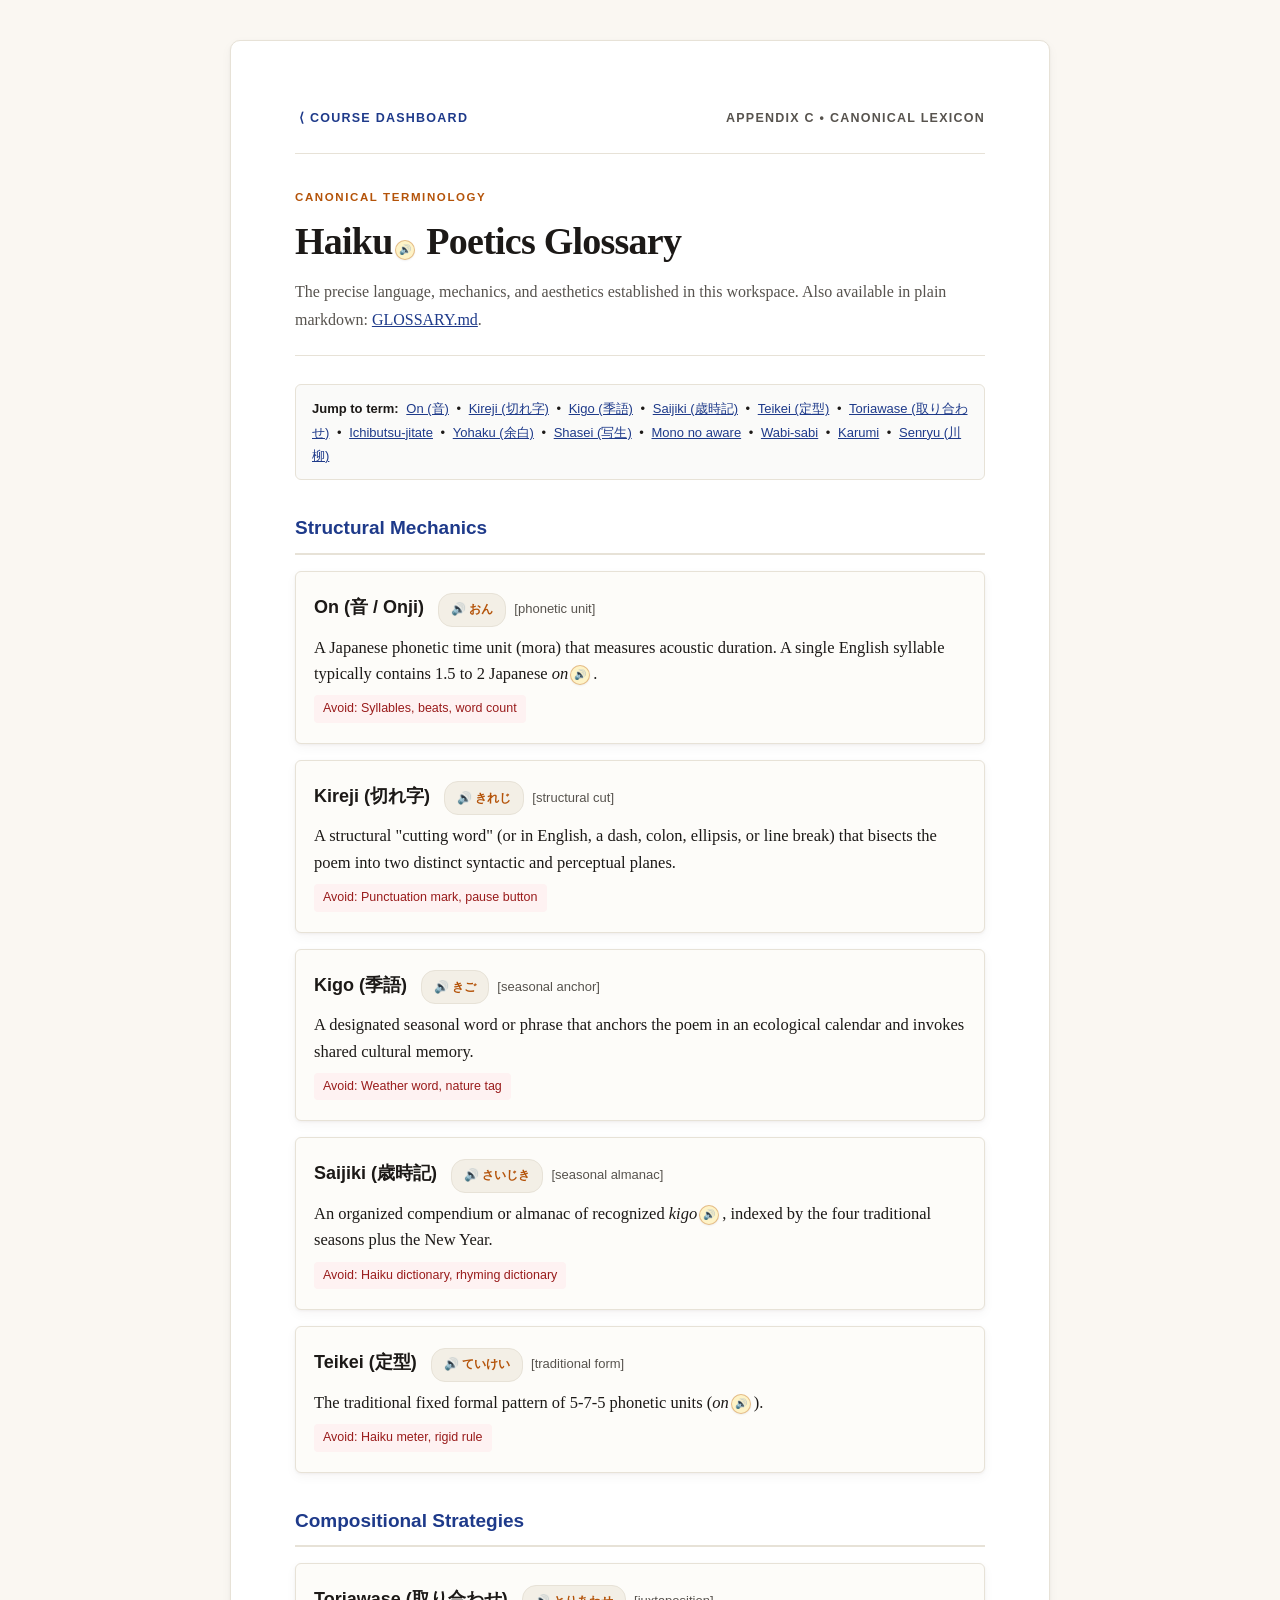
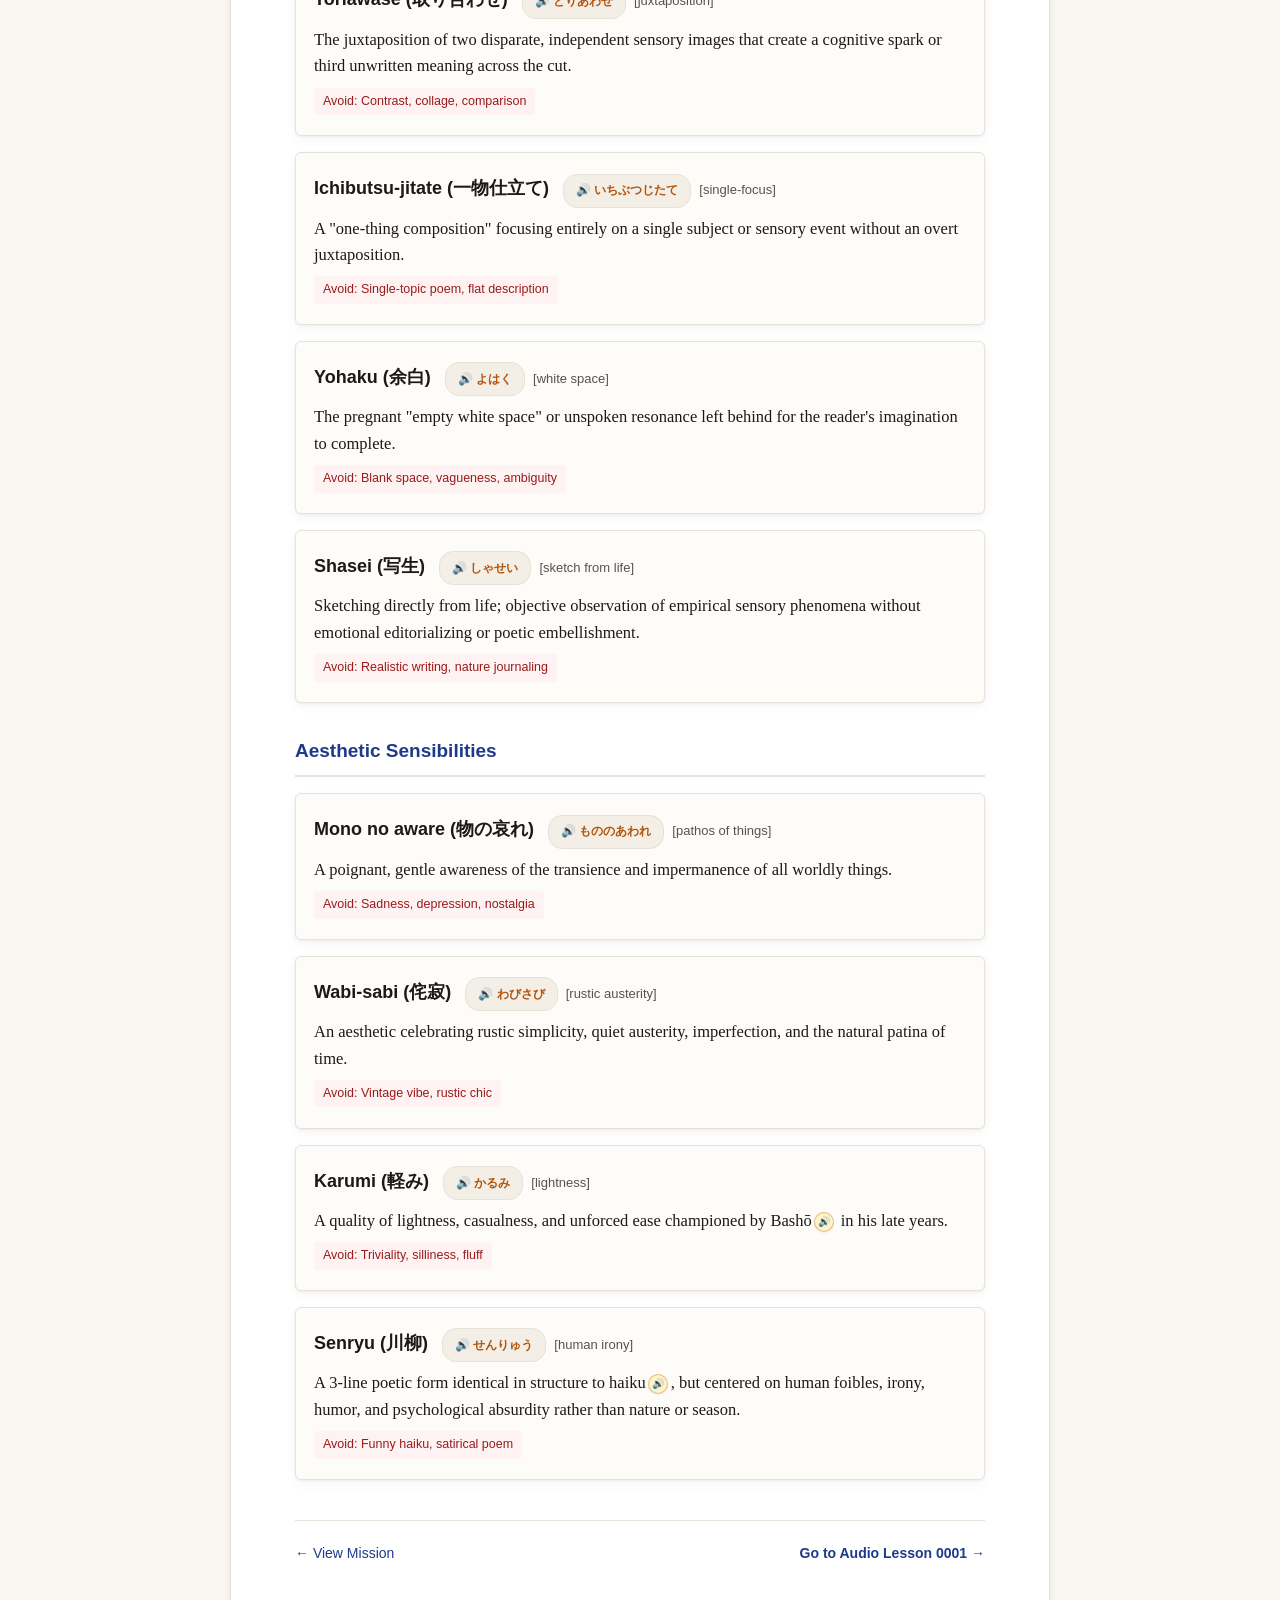
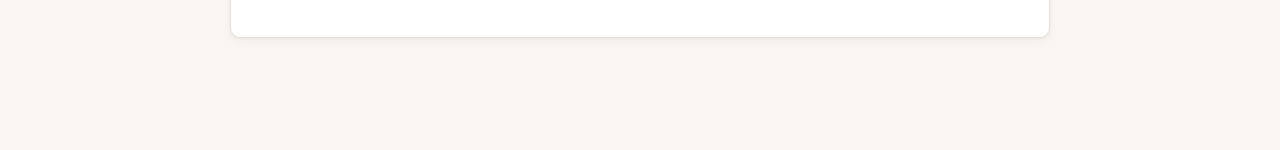
==== commit fa3eb8b4: "Implement mobile-first architecture across player, lessons, and references - Add sticky audio compan" ====
--- a/glossary.html
+++ b/glossary.html
@@ -207,7 +207,7 @@
     </article>
 
     <!-- Footer Navigation -->
-    <div style="margin-top: 40px; padding-top: 20px; border-top: 1px solid var(--border-light); display: flex; justify-content: space-between; flex-wrap: gap; font-family: var(--font-sans); font-size: 14px;">
+    <div style="margin-top: 40px; padding-top: 20px; border-top: 1px solid var(--border-light); display: flex; justify-content: space-between; flex-wrap: wrap; gap: 12px; font-family: var(--font-sans); font-size: 14px;">
       <a href="mission.html" style="color: var(--accent-blue); text-decoration: none;">&larr; View Mission</a>
       <a href="lessons/0001-mastering-haiku.html" style="color: var(--accent-blue); font-weight: bold; text-decoration: none;">Go to Audio Lesson 0001 &rarr;</a>
     </div>
--- a/assets/styles.css
+++ b/assets/styles.css
@@ -1,7 +1,7 @@
 /* ==========================================================================
-   teach-by-audio — Modern Book & Editorial Companion Stylesheet
-   Crafted with the aesthetic of fine book typography, archival paper tones,
-   and tactile companion elements.
+   teach-by-audio — Mobile-First Audio Learning Companion Stylesheet
+   Crafted thumb-first for smartphones with seamless scaling to tablets & desktops.
+   Zero external dependencies, 100% offline-ready.
    ========================================================================== */
 
 :root {
@@ -10,7 +10,7 @@
   --font-sans: -apple-system, BlinkMacSystemFont, "Segoe UI", Roboto, "Helvetica Neue", Arial, sans-serif;
   --font-mono: "SF Mono", "JetBrains Mono", "Menlo", "Consolas", "Monaco", monospace;
 
-  /* Archival Paper & Ink Palette */
+  /* Tactile Editorial Palette */
   --bg-primary: #faf7f2;
   --bg-surface: #ffffff;
   --bg-subtle: #f3efe6;
@@ -21,7 +21,7 @@
   --border-light: #e7e2d7;
   --border-fine: #ede8de;
 
-  /* Bookbinding Accents */
+  /* Accent Tones */
   --accent-blue: #1e3a8a;
   --accent-blue-light: #eff6ff;
   --accent-green: #14532d;
@@ -31,58 +31,101 @@
   --accent-gold: #b45309;
   --accent-gold-light: #fef3c7;
 
-  /* Book Geometry & Elevation */
-  --measure-width: 800px;
-  --shadow-book: 0 1px 3px rgba(40, 28, 14, 0.04), 0 8px 24px rgba(40, 28, 14, 0.06);
-  --shadow-card: 0 2px 8px rgba(40, 28, 14, 0.04);
-}
-
-* {
+  /* Layout & Sizing */
+  --measure-width: 820px;
+  --touch-target-min: 44px;
+  --radius-sm: 6px;
+  --radius-md: 10px;
+  --radius-lg: 16px;
+  --shadow-subtle: 0 1px 3px rgba(40, 28, 14, 0.05), 0 4px 12px rgba(40, 28, 14, 0.04);
+  --shadow-floating: 0 -4px 24px rgba(28, 25, 23, 0.28);
+}
+
+/* ==========================================================================
+   1. Base Mobile Reset & Touch Defaults (320px - 640px)
+   ========================================================================== */
+
+*, *::before, *::after {
   box-sizing: border-box;
   margin: 0;
   padding: 0;
+  -webkit-tap-highlight-color: transparent;
+}
+
+html {
+  -webkit-text-size-adjust: 100%;
+  scroll-behavior: smooth;
 }
 
 body {
   font-family: var(--font-serif);
-  font-size: 19.5px;
-  line-height: 1.72;
+  font-size: 18px;
+  line-height: 1.68;
   color: var(--text-main);
   background-color: var(--bg-primary);
-  padding: 36px 16px 96px;
+  /* Generous bottom padding to account for the sticky mobile audio player dock */
+  padding: 12px 10px calc(86px + env(safe-area-inset-bottom, 20px));
   -webkit-font-smoothing: antialiased;
   -moz-osx-font-smoothing: grayscale;
-}
-
-/* Book Leaf Container */
+  text-rendering: optimizeLegibility;
+}
+
+/* Main Content Container — Full bleed on small mobile, elegant container on larger screens */
 .lesson-container {
+  width: 100%;
   max-width: var(--measure-width);
   margin: 0 auto;
   background-color: var(--bg-surface);
-  padding: 56px 64px 72px;
-  border-radius: 4px;
-  box-shadow: var(--shadow-book);
+  padding: 20px 16px 36px;
+  border-radius: var(--radius-sm);
+  box-shadow: var(--shadow-subtle);
   border: 1px solid var(--border-light);
   position: relative;
 }
 
-@media (max-width: 680px) {
-  body { padding: 12px 8px 48px; font-size: 18px; }
-  .lesson-container { padding: 28px 20px 40px; border-radius: 0; border: none; }
-}
-
-/* Running Header (Book Folio Bar) */
+/* ==========================================================================
+   2. Responsive Scaled Layouts (Tablet / Desktop Enhancements)
+   ========================================================================== */
+
+@media (min-width: 641px) {
+  body {
+    padding: 28px 18px 100px;
+    font-size: 19px;
+    line-height: 1.7;
+  }
+  .lesson-container {
+    padding: 40px 44px 56px;
+    border-radius: var(--radius-md);
+  }
+}
+
+@media (min-width: 900px) {
+  body {
+    padding: 40px 24px 112px;
+    font-size: 19.5px;
+    line-height: 1.72;
+  }
+  .lesson-container {
+    padding: 56px 64px 72px;
+    border-radius: var(--radius-md);
+  }
+}
+
+/* ==========================================================================
+   3. Running Navigation Bar & Breadcrumb
+   ========================================================================== */
+
 .lesson-nav {
   display: flex;
   justify-content: space-between;
   align-items: center;
   font-family: var(--font-sans);
-  font-size: 13px;
+  font-size: 12.5px;
   text-transform: uppercase;
-  letter-spacing: 0.12em;
+  letter-spacing: 0.1em;
   color: var(--text-muted);
-  margin-bottom: 32px;
-  padding-bottom: 14px;
+  margin-bottom: 24px;
+  padding-bottom: 12px;
   border-bottom: 1px solid var(--border-light);
 }
 
@@ -93,12 +136,15 @@
   display: inline-flex;
   align-items: center;
   gap: 6px;
+  padding: 6px 4px;
+  min-height: var(--touch-target-min);
+  touch-action: manipulation;
   transition: color 0.15s ease-in-out;
 }
 
-.lesson-nav a.dashboard-link:hover {
+.lesson-nav a.dashboard-link:hover,
+.lesson-nav a.dashboard-link:active {
   color: var(--accent-gold);
-  text-decoration: none;
 }
 
 .lesson-index-badge {
@@ -107,52 +153,54 @@
   font-variant-numeric: tabular-nums;
 }
 
-/* Chapter Title & Rubric */
+/* ==========================================================================
+   4. Lesson Header, Titles & Outcomes
+   ========================================================================== */
+
 .lesson-header {
-  margin-bottom: 36px;
-  padding-bottom: 28px;
+  margin-bottom: 28px;
+  padding-bottom: 22px;
   border-bottom: 1px solid var(--border-light);
 }
 
 .lesson-badge {
   font-family: var(--font-sans);
-  font-size: 12px;
+  font-size: 11.5px;
   font-weight: 700;
   text-transform: uppercase;
-  letter-spacing: 0.15em;
+  letter-spacing: 0.14em;
   color: var(--accent-gold);
-  margin-bottom: 12px;
+  margin-bottom: 10px;
   display: inline-block;
 }
 
 h1.lesson-title {
   font-family: var(--font-serif);
-  font-size: 38px;
-  font-weight: 700;
-  line-height: 1.2;
+  font-size: clamp(24px, 6.2vw, 38px);
+  font-weight: 700;
+  line-height: 1.22;
   letter-spacing: -0.02em;
   color: var(--text-main);
-  margin-bottom: 18px;
-}
-
-/* Chapter Epigraph & Learning Objective */
+  margin-bottom: 14px;
+}
+
 .mission-outcome-box {
   background-color: var(--bg-subtle);
-  border-left: 3px solid var(--accent-gold);
-  padding: 16px 22px;
-  border-radius: 0 4px 4px 0;
+  border-left: 3.5px solid var(--accent-gold);
+  padding: 14px 18px;
+  border-radius: 0 var(--radius-sm) var(--radius-sm) 0;
   font-family: var(--font-serif);
   font-style: italic;
-  font-size: 17.5px;
+  font-size: 16.5px;
   color: #3f3c37;
-  line-height: 1.6;
-  margin-top: 20px;
+  line-height: 1.55;
+  margin-top: 16px;
 }
 
 .mission-outcome-box strong {
   font-family: var(--font-sans);
   font-style: normal;
-  font-size: 13px;
+  font-size: 12px;
   text-transform: uppercase;
   letter-spacing: 0.1em;
   color: var(--accent-gold);
@@ -160,70 +208,350 @@
   margin-bottom: 4px;
 }
 
-/* Audio Edition Companion Reader (Dark Book-Cloth Finish) */
+/* ==========================================================================
+   5. Non-English Pronunciation Guide & Inline Buttons (Touch Optimized)
+   ========================================================================== */
+
+.pronounce-box {
+  margin-top: 18px;
+  padding: 16px 18px;
+  background: var(--bg-card);
+  border: 1px solid var(--border-light);
+  border-radius: var(--radius-sm);
+  box-shadow: 0 1px 4px rgba(40, 28, 14, 0.04);
+}
+
+.pronounce-box-title {
+  font-family: var(--font-sans);
+  font-size: 11px;
+  font-weight: 700;
+  text-transform: uppercase;
+  letter-spacing: 0.14em;
+  color: var(--accent-gold);
+  margin-bottom: 10px;
+  display: block;
+}
+
+.pronounce-list {
+  display: flex;
+  flex-direction: column;
+  gap: 10px;
+}
+
+.pronounce-row {
+  display: flex;
+  align-items: center;
+  justify-content: space-between;
+  gap: 14px;
+  background: var(--bg-subtle);
+  border: 1px solid var(--border-light);
+  border-radius: var(--radius-sm);
+  padding: 12px 16px;
+  transition: all 0.15s ease-in-out;
+}
+
+.pronounce-row:hover {
+  background: #fbf8f2;
+  border-color: #d6cfc0;
+}
+
+.pronounce-row-main {
+  flex: 1;
+  min-width: 0;
+}
+
+.pronounce-term-header {
+  display: flex;
+  align-items: center;
+  flex-wrap: wrap;
+  gap: 8px;
+  margin-bottom: 3px;
+}
+
+.pronounce-term {
+  font-family: var(--font-serif);
+  font-size: 16.5px;
+  font-weight: 700;
+  color: var(--text-main);
+  letter-spacing: -0.01em;
+}
+
+.pronounce-translit {
+  font-family: var(--font-sans);
+  font-size: 13.5px;
+  color: var(--text-muted);
+  white-space: nowrap;
+}
+
+.pronounce-ipa {
+  font-family: var(--font-mono);
+  font-size: 12px;
+  color: var(--text-faint, #78716c);
+  background: rgba(0, 0, 0, 0.04);
+  padding: 1px 6px;
+  border-radius: 4px;
+}
+
+.pronounce-lang {
+  font-family: var(--font-sans);
+  font-size: 10px;
+  text-transform: uppercase;
+  letter-spacing: 0.08em;
+  font-weight: 700;
+  background: #e7e2d7;
+  color: #44403c;
+  padding: 2px 7px;
+  border-radius: 4px;
+  margin-left: 2px;
+}
+
+.pronounce-meaning {
+  font-family: var(--font-sans);
+  font-size: 13.5px;
+  line-height: 1.48;
+  color: var(--text-muted);
+  margin: 0;
+}
+
+.pronounce-row .pronounce-btn {
+  flex-shrink: 0;
+  width: 36px;
+  height: 36px;
+  min-width: 36px;
+  min-height: 36px;
+  border-radius: 50%;
+  font-size: 16px;
+  background: #ffffff;
+  border: 1px solid var(--border-light);
+  box-shadow: 0 1px 3px rgba(0, 0, 0, 0.06);
+}
+
+.pronounce-row .pronounce-btn:hover,
+.pronounce-row .pronounce-btn:active {
+  background: #fef3c7;
+  border-color: #f59e0b;
+  color: #b45309;
+}
+
+/* Inline Pronunciation Button with Expanded Touch Area */
+.pronounce-wrapper {
+  display: inline-flex;
+  align-items: baseline;
+  gap: 4px;
+  white-space: nowrap;
+}
+
+.pronounce-btn {
+  display: inline-flex;
+  align-items: center;
+  justify-content: center;
+  background: var(--bg-subtle);
+  border: 1px solid var(--border-light);
+  color: var(--accent-blue);
+  font-size: 13px;
+  line-height: 1;
+  width: 28px;
+  height: 28px;
+  border-radius: 50%;
+  cursor: pointer;
+  padding: 0;
+  margin: 0 2px;
+  vertical-align: middle;
+  transition: all 0.15s ease-in-out;
+  user-select: none;
+  touch-action: manipulation;
+  position: relative;
+}
+
+/* Expanded invisible tap hit-zone for effortless mobile taps */
+.pronounce-btn::before {
+  content: "";
+  position: absolute;
+  top: -8px;
+  bottom: -8px;
+  left: -8px;
+  right: -8px;
+}
+
+.pronounce-btn:hover,
+.pronounce-btn:active {
+  background: #fef3c7;
+  border-color: #f59e0b;
+  color: #b45309;
+  transform: scale(1.15);
+}
+
+.pronounce-btn.playing {
+  background: #dcfce7;
+  border-color: #16a34a;
+  color: #15803d;
+  animation: pulse-speaker 0.8s infinite;
+}
+
+@keyframes pulse-speaker {
+  0% { transform: scale(1); }
+  50% { transform: scale(1.2); }
+  100% { transform: scale(1); }
+}
+
+/* Tactile Golden Word Audio Button (Studio Unified) */
+.ja-audio-btn {
+  display: inline-flex;
+  align-items: center;
+  justify-content: center;
+  width: 20px;
+  height: 20px;
+  min-width: 20px;
+  min-height: 20px;
+  margin: 0 3px 0 2px;
+  padding: 0;
+  border: 1px solid rgba(180, 83, 9, 0.35);
+  background: #fef3c7;
+  color: #92400e;
+  border-radius: 50%;
+  font-size: 10px;
+  line-height: 1;
+  cursor: pointer;
+  vertical-align: 1px;
+  touch-action: manipulation;
+  transition: all 0.15s ease-in-out;
+  user-select: none;
+  box-shadow: 0 1px 2px rgba(0,0,0,0.06);
+  position: relative;
+}
+
+.ja-audio-btn::before {
+  content: "";
+  position: absolute;
+  top: -8px;
+  bottom: -8px;
+  left: -8px;
+  right: -8px;
+}
+
+.ja-audio-btn:hover, .ja-audio-btn:active {
+  background: #fde68a;
+  border-color: #b45309;
+  color: #78350f;
+  transform: scale(1.18);
+}
+
+.ja-audio-btn.playing {
+  background: #b45309;
+  color: #ffffff;
+  border-color: #92400e;
+  animation: pulse-audio 1.1s infinite ease-in-out;
+}
+
+.term-audio-btn {
+  display: inline-flex;
+  align-items: center;
+  justify-content: center;
+  gap: 5px;
+  background: var(--bg-subtle);
+  border: 1px solid var(--border-light);
+  color: var(--accent-gold);
+  font-family: var(--font-sans);
+  font-size: 12px;
+  font-weight: 600;
+  padding: 5px 12px;
+  min-height: 34px;
+  border-radius: 14px;
+  cursor: pointer;
+  touch-action: manipulation;
+  transition: all 0.15s ease;
+  vertical-align: middle;
+  margin-left: 6px;
+}
+
+.term-audio-btn:hover, .term-audio-btn:active {
+  background: var(--accent-gold-light);
+  border-color: var(--accent-gold);
+}
+
+.term-audio-btn.playing {
+  background: var(--accent-gold);
+  color: #ffffff;
+  border-color: var(--accent-gold);
+}
+
+/* ==========================================================================
+   6. Audio Player Companion Widget (Mobile First)
+   ========================================================================== */
+
 .player-widget {
   background: #1c1917;
   color: #f5f5f4;
-  border-radius: 8px;
-  padding: 22px 26px;
-  margin-bottom: 40px;
-  box-shadow: 0 10px 25px -4px rgba(28, 25, 23, 0.25);
+  border-radius: var(--radius-md);
+  padding: 16px 16px 18px;
+  margin-bottom: 28px;
+  box-shadow: 0 8px 24px -4px rgba(28, 25, 23, 0.28);
   border: 1px solid #292524;
 }
 
+@media (min-width: 641px) {
+  .player-widget {
+    padding: 22px 26px;
+    margin-bottom: 38px;
+  }
+}
+
 .player-top-row {
   display: flex;
   justify-content: space-between;
   align-items: center;
-  margin-bottom: 16px;
+  margin-bottom: 14px;
   flex-wrap: wrap;
+  gap: 12px;
+}
+
+.player-main-controls {
+  display: flex;
+  align-items: center;
   gap: 14px;
 }
 
-.player-main-controls {
-  display: flex;
-  align-items: center;
-  gap: 16px;
-}
-
 .play-btn {
-  width: 46px;
-  height: 46px;
+  width: 50px;
+  height: 50px;
+  min-width: var(--touch-target-min);
+  min-height: var(--touch-target-min);
   border-radius: 50%;
   border: none;
   background-color: #f5f5f4;
   color: #1c1917;
-  display: flex;
+  display: inline-flex;
   align-items: center;
   justify-content: center;
   cursor: pointer;
-  font-size: 16px;
-  transition: transform 0.15s, background-color 0.15s;
-  box-shadow: 0 2px 6px rgba(0, 0, 0, 0.2);
-}
-
-.play-btn:hover {
+  font-size: 18px;
+  touch-action: manipulation;
+  transition: transform 0.12s ease, background-color 0.15s ease;
+  box-shadow: 0 2px 8px rgba(0, 0, 0, 0.25);
+  flex-shrink: 0;
+}
+
+.play-btn:active {
+  transform: scale(0.92);
   background-color: #fbbf24;
-  transform: scale(1.04);
-}
-
-.play-btn:active {
-  transform: scale(0.96);
 }
 
 .player-time-display {
   font-family: var(--font-mono);
-  font-size: 13px;
+  font-size: 13.5px;
   color: #a8a29e;
   letter-spacing: 0.05em;
-}
-
+  font-variant-numeric: tabular-nums;
+}
+
+/* Mobile-Friendly Speed Selector */
 .speed-selector {
   display: flex;
-  gap: 4px;
+  gap: 3px;
   background: #292524;
   padding: 3px;
-  border-radius: 6px;
+  border-radius: var(--radius-sm);
+  max-width: 100%;
 }
 
 .speed-btn {
@@ -231,70 +559,119 @@
   border: none;
   color: #a8a29e;
   font-family: var(--font-sans);
-  font-size: 11px;
-  font-weight: 700;
-  padding: 4px 8px;
+  font-size: 12px;
+  font-weight: 700;
+  padding: 8px 10px;
+  min-height: 36px;
+  min-width: 36px;
   border-radius: 4px;
   cursor: pointer;
-  transition: all 0.15s;
-}
-
-.speed-btn.active, .speed-btn:hover {
+  touch-action: manipulation;
+  transition: all 0.12s ease;
+  display: inline-flex;
+  align-items: center;
+  justify-content: center;
+}
+
+.speed-btn.active,
+.speed-btn:hover,
+.speed-btn:active {
   background: #44403c;
   color: #ffffff;
 }
 
-/* Tactile Scrubber Slider */
+/* Touch-optimized Scrubber Slider */
 .scrub-container {
   display: flex;
   align-items: center;
   gap: 10px;
-  margin-bottom: 18px;
+  margin-bottom: 16px;
+  padding: 6px 0;
 }
 
 .scrub-slider {
   flex: 1;
   -webkit-appearance: none;
-  height: 5px;
-  border-radius: 3px;
+  appearance: none;
+  height: 8px;
+  border-radius: 4px;
   background: #44403c;
   outline: none;
   cursor: pointer;
+  touch-action: manipulation;
 }
 
 .scrub-slider::-webkit-slider-thumb {
   -webkit-appearance: none;
-  width: 14px;
-  height: 14px;
+  appearance: none;
+  width: 22px;
+  height: 22px;
   border-radius: 50%;
   background: #fbbf24;
   cursor: pointer;
-  box-shadow: 0 0 6px rgba(251, 191, 36, 0.5);
-  border: 1px solid #ffffff;
-}
-
-/* Chapter Timeline Bookmark Pills */
+  box-shadow: 0 0 8px rgba(251, 191, 36, 0.6);
+  border: 2px solid #ffffff;
+  transition: transform 0.12s ease;
+}
+
+.scrub-slider:active::-webkit-slider-thumb {
+  transform: scale(1.25);
+}
+
+.scrub-slider::-moz-range-thumb {
+  width: 22px;
+  height: 22px;
+  border-radius: 50%;
+  background: #fbbf24;
+  cursor: pointer;
+  box-shadow: 0 0 8px rgba(251, 191, 36, 0.6);
+  border: 2px solid #ffffff;
+}
+
+/* Chapter Timeline Bookmark Ribbon (Momentum Carousel on Mobile, Wrapped on Desktop) */
 .timeline-pills {
   display: flex;
   gap: 8px;
-  flex-wrap: wrap;
+  overflow-x: auto;
+  -webkit-overflow-scrolling: touch;
+  scroll-snap-type: x proximity;
+  padding-bottom: 4px;
+  scrollbar-width: none;
+}
+
+.timeline-pills::-webkit-scrollbar {
+  display: none;
+}
+
+@media (min-width: 680px) {
+  .timeline-pills {
+    flex-wrap: wrap;
+    overflow-x: visible;
+  }
 }
 
 .segment-pill {
-  font-family: var(--font-sans);
-  font-size: 11.5px;
+  flex-shrink: 0;
+  scroll-snap-align: start;
+  font-family: var(--font-sans);
+  font-size: 12px;
   font-weight: 600;
   letter-spacing: 0.02em;
-  padding: 5px 12px;
-  border-radius: 14px;
+  padding: 8px 14px;
+  min-height: 38px;
+  border-radius: 20px;
   background: #292524;
   border: 1px solid #44403c;
   color: #a8a29e;
   cursor: pointer;
+  touch-action: manipulation;
   transition: all 0.15s ease-in-out;
-}
-
-.segment-pill:hover {
+  display: inline-flex;
+  align-items: center;
+}
+
+.segment-pill:hover,
+.segment-pill:active {
   background: #383531;
   color: #f5f5f4;
   border-color: #78716c;
@@ -304,7 +681,7 @@
   background: #d97706;
   color: #ffffff;
   border-color: #fef3c7;
-  box-shadow: 0 0 8px rgba(217, 119, 6, 0.4);
+  box-shadow: 0 0 10px rgba(217, 119, 6, 0.45);
 }
 
 .segment-pill.checkpoint {
@@ -316,34 +693,176 @@
   border-color: #fde68a;
 }
 
-/* Checkpoint Alert Banner (Archival Note) */
+/* ==========================================================================
+   7. Mobile Sticky Mini-Player Companion Bar
+   Provides one-thumb audio controls as user scrolls through visual cards & quizzes.
+   ========================================================================== */
+
+.mobile-mini-player {
+  position: fixed;
+  bottom: 0;
+  left: 0;
+  right: 0;
+  background: #1c1917;
+  color: #f5f5f4;
+  border-top: 1px solid #292524;
+  box-shadow: var(--shadow-floating);
+  z-index: 1000;
+  transform: translateY(110%);
+  transition: transform 0.28s cubic-bezier(0.16, 1, 0.3, 1);
+  padding: 0 14px calc(8px + env(safe-area-inset-bottom, 12px));
+}
+
+.mobile-mini-player.is-visible {
+  transform: translateY(0);
+}
+
+@media (min-width: 960px) {
+  /* On desktop displays, the main player remains easily visible alongside content */
+  .mobile-mini-player {
+    display: none !important;
+  }
+}
+
+.mini-progress-bar {
+  width: 100%;
+  height: 3px;
+  background: #292524;
+  margin-bottom: 8px;
+  position: relative;
+  overflow: hidden;
+}
+
+.mini-progress-fill {
+  height: 100%;
+  width: 0%;
+  background: #fbbf24;
+  transition: width 0.1s linear;
+}
+
+.mini-player-content {
+  display: flex;
+  align-items: center;
+  justify-content: space-between;
+  gap: 12px;
+  max-width: var(--measure-width);
+  margin: 0 auto;
+}
+
+.mini-play-btn {
+  width: 44px;
+  height: 44px;
+  min-width: 44px;
+  min-height: 44px;
+  border-radius: 50%;
+  border: none;
+  background: #f5f5f4;
+  color: #1c1917;
+  display: inline-flex;
+  align-items: center;
+  justify-content: center;
+  font-size: 16px;
+  cursor: pointer;
+  touch-action: manipulation;
+  flex-shrink: 0;
+  box-shadow: 0 2px 6px rgba(0, 0, 0, 0.3);
+  transition: transform 0.12s ease, background-color 0.15s ease;
+}
+
+.mini-play-btn:active {
+  transform: scale(0.92);
+  background: #fbbf24;
+}
+
+.mini-info {
+  flex: 1;
+  min-width: 0;
+  cursor: pointer;
+  touch-action: manipulation;
+}
+
+.mini-segment-title {
+  display: block;
+  font-family: var(--font-sans);
+  font-size: 13.5px;
+  font-weight: 700;
+  color: #f5f5f4;
+  white-space: nowrap;
+  overflow: hidden;
+  text-overflow: ellipsis;
+}
+
+.mini-time {
+  display: block;
+  font-family: var(--font-mono);
+  font-size: 11px;
+  color: #a8a29e;
+  letter-spacing: 0.04em;
+}
+
+.mini-action-btn {
+  background: #292524;
+  border: 1px solid #44403c;
+  color: #fbbf24;
+  width: 40px;
+  height: 40px;
+  min-width: 40px;
+  min-height: 40px;
+  border-radius: 50%;
+  font-size: 18px;
+  display: flex;
+  align-items: center;
+  justify-content: center;
+  cursor: pointer;
+  touch-action: manipulation;
+  flex-shrink: 0;
+}
+
+.mini-action-btn:active {
+  background: #44403c;
+}
+
+/* ==========================================================================
+   8. Checkpoint Alert Banner
+   ========================================================================== */
+
 .checkpoint-pause-banner {
   display: none;
   background-color: #fffbeb;
   border: 1px solid #f59e0b;
   border-left: 4px solid #b45309;
-  border-radius: 4px;
-  padding: 16px 20px;
-  margin-bottom: 28px;
+  border-radius: var(--radius-sm);
+  padding: 14px 16px;
+  margin-bottom: 24px;
   color: #78350f;
   font-family: var(--font-sans);
-  font-size: 15px;
+  font-size: 14.5px;
   line-height: 1.5;
 }
 
-/* Visual Plates & Figures Section */
+/* ==========================================================================
+   9. Synchronized Visual Supporting Cards
+   ========================================================================== */
+
 .visual-cards-section {
-  margin-bottom: 40px;
+  margin-bottom: 32px;
 }
 
 .visual-card {
   display: none;
   background: var(--bg-card);
   border: 1px solid var(--border-light);
-  border-radius: 4px;
-  padding: 28px 32px;
-  margin-bottom: 24px;
-  box-shadow: var(--shadow-card);
+  border-radius: var(--radius-sm);
+  padding: 20px 18px;
+  margin-bottom: 20px;
+  box-shadow: var(--shadow-subtle);
+}
+
+@media (min-width: 641px) {
+  .visual-card {
+    padding: 28px 32px;
+    margin-bottom: 24px;
+  }
 }
 
 .visual-card.active {
@@ -352,50 +871,60 @@
 
 .visual-card h3 {
   font-family: var(--font-serif);
-  font-size: 22px;
+  font-size: 20px;
   font-weight: 700;
   color: var(--text-main);
-  margin-bottom: 14px;
-  padding-bottom: 8px;
+  margin-bottom: 12px;
+  padding-bottom: 6px;
   border-bottom: 1px solid var(--border-fine);
 }
 
 .visual-card .caption {
   font-family: var(--font-serif);
-  font-size: 15px;
+  font-size: 14px;
   font-style: italic;
   color: var(--text-muted);
-  margin-top: 16px;
-  padding-top: 10px;
+  margin-top: 14px;
+  padding-top: 8px;
   border-top: 1px dashed var(--border-fine);
 }
 
-/* Reading Comprehension Checkpoints */
+/* ==========================================================================
+   10. Interactive Checkpoints (Thumb Ergonomics)
+   ========================================================================== */
+
 .checkpoints-section {
-  margin-bottom: 44px;
+  margin-bottom: 36px;
 }
 
 .checkpoint-card {
   background: var(--bg-surface);
   border: 1px solid var(--border-light);
-  border-radius: 4px;
-  padding: 26px 30px;
-  margin-bottom: 24px;
-  box-shadow: var(--shadow-card);
+  border-radius: var(--radius-sm);
+  padding: 20px 16px;
+  margin-bottom: 20px;
+  box-shadow: var(--shadow-subtle);
+}
+
+@media (min-width: 641px) {
+  .checkpoint-card {
+    padding: 26px 30px;
+    margin-bottom: 24px;
+  }
 }
 
 .checkpoint-card.highlighted {
   border-color: var(--accent-gold);
-  box-shadow: 0 4px 16px rgba(180, 83, 9, 0.12);
+  box-shadow: 0 4px 16px rgba(180, 83, 9, 0.15);
 }
 
 .checkpoint-card h4 {
   font-family: var(--font-serif);
-  font-size: 20px;
-  font-weight: 700;
-  margin-bottom: 18px;
+  font-size: 19px;
+  font-weight: 700;
+  margin-bottom: 16px;
   color: var(--text-main);
-  line-height: 1.4;
+  line-height: 1.38;
 }
 
 .options-list {
@@ -408,20 +937,29 @@
 .option-btn {
   text-align: left;
   font-family: var(--font-serif);
-  font-size: 17.5px;
-  line-height: 1.5;
-  padding: 13px 20px;
+  font-size: 16.5px;
+  line-height: 1.48;
+  padding: 14px 16px;
+  min-height: 50px;
   background: var(--bg-card);
   border: 1px solid var(--border-light);
-  border-radius: 4px;
-  cursor: pointer;
+  border-radius: var(--radius-sm);
+  cursor: pointer;
+  touch-action: manipulation;
   transition: all 0.15s ease-in-out;
   color: var(--text-main);
+  display: flex;
+  align-items: center;
 }
 
 .option-btn:hover:not(:disabled) {
   background: var(--bg-subtle);
   border-color: #cbd5e1;
+}
+
+.option-btn:active:not(:disabled) {
+  transform: scale(0.985);
+  background: var(--bg-subtle);
 }
 
 .option-btn.selected-correct {
@@ -440,10 +978,10 @@
 
 .checkpoint-feedback {
   display: none;
-  padding: 14px 18px;
-  border-radius: 4px;
-  font-size: 15px;
-  line-height: 1.55;
+  padding: 12px 16px;
+  border-radius: var(--radius-sm);
+  font-size: 14px;
+  line-height: 1.5;
   font-family: var(--font-sans);
 }
 
@@ -461,34 +999,45 @@
   border-left: 3px solid var(--accent-red);
 }
 
-/* Demonstrated Evidence & Ledger */
+/* ==========================================================================
+   11. Demonstrated Learning Evidence & Export
+   ========================================================================== */
+
 .evidence-section {
   background: var(--bg-card);
   border: 1px dashed #d6d0c2;
-  border-radius: 4px;
-  padding: 26px 30px;
-  margin-top: 40px;
+  border-radius: var(--radius-sm);
+  padding: 22px 18px;
+  margin-top: 32px;
   text-align: center;
+}
+
+@media (min-width: 641px) {
+  .evidence-section {
+    padding: 26px 30px;
+    margin-top: 40px;
+  }
 }
 
 .evidence-section h3 {
   font-family: var(--font-serif);
-  font-size: 22px;
+  font-size: 21px;
   margin-bottom: 8px;
 }
 
 .evidence-box {
   width: 100%;
   font-family: var(--font-mono);
-  font-size: 13px;
+  font-size: 12.5px;
   background: var(--bg-subtle);
   border: 1px solid var(--border-light);
-  border-radius: 4px;
-  padding: 14px;
-  margin: 16px 0;
+  border-radius: var(--radius-sm);
+  padding: 12px;
+  margin: 14px 0;
   text-align: left;
   white-space: pre-wrap;
   color: #292524;
+  overflow-x: auto;
 }
 
 .copy-evidence-btn {
@@ -499,32 +1048,50 @@
   font-size: 14px;
   font-weight: 600;
   letter-spacing: 0.04em;
-  padding: 11px 22px;
-  border-radius: 4px;
-  cursor: pointer;
-  transition: background-color 0.15s;
+  padding: 13px 22px;
+  min-height: var(--touch-target-min);
+  border-radius: var(--radius-sm);
+  cursor: pointer;
+  touch-action: manipulation;
+  transition: background-color 0.15s, transform 0.12s;
+  width: 100%;
+  max-width: 320px;
+  display: inline-flex;
+  align-items: center;
+  justify-content: center;
 }
 
 .copy-evidence-btn:hover {
   background: #383531;
 }
 
-/* Complete Spoken Transcript (Dual-Mode Companion) */
+.copy-evidence-btn:active {
+  transform: scale(0.97);
+}
+
+/* ==========================================================================
+   12. Dual-Mode Complete Spoken Transcript
+   ========================================================================== */
+
 .transcript-details {
-  margin-top: 36px;
+  margin-top: 32px;
   border-top: 1px solid var(--border-light);
-  padding-top: 22px;
+  padding-top: 18px;
 }
 
 .transcript-details summary {
   font-family: var(--font-sans);
   font-weight: 700;
-  font-size: 14px;
+  font-size: 13.5px;
   text-transform: uppercase;
   letter-spacing: 0.08em;
   cursor: pointer;
   color: var(--accent-blue);
   outline: none;
+  padding: 8px 0;
+  min-height: 40px;
+  display: flex;
+  align-items: center;
 }
 
 .transcript-details summary:hover {
@@ -532,20 +1099,20 @@
 }
 
 .transcript-body {
-  margin-top: 20px;
-  font-size: 17px;
-  line-height: 1.68;
+  margin-top: 16px;
+  font-size: 16.5px;
+  line-height: 1.65;
 }
 
 .transcript-segment {
-  margin-bottom: 18px;
+  margin-bottom: 16px;
   padding-bottom: 12px;
   border-bottom: 1px dotted var(--border-light);
 }
 
 .transcript-segment-title {
   font-family: var(--font-sans);
-  font-size: 12px;
+  font-size: 11.5px;
   text-transform: uppercase;
   letter-spacing: 0.1em;
   color: var(--text-muted);
@@ -553,14 +1120,17 @@
   margin-bottom: 4px;
 }
 
-/* Citations & Verified Bibliography */
+/* ==========================================================================
+   13. Citations & Verified Bibliography
+   ========================================================================== */
+
 .citations-box {
-  margin-top: 32px;
-  padding: 18px 22px;
+  margin-top: 28px;
+  padding: 16px 18px;
   background: var(--bg-subtle);
   border: 1px solid var(--border-light);
-  border-radius: 4px;
-  font-size: 14.5px;
+  border-radius: var(--radius-sm);
+  font-size: 14px;
   font-family: var(--font-sans);
   color: var(--text-muted);
 }
@@ -570,161 +1140,29 @@
   text-decoration: underline;
 }
 
-/* Discrete Move Pills for Notation */
-.pill {
-  display: inline-flex;
-  align-items: center;
-  justify-content: center;
-  min-width: 34px;
-  height: 34px;
-  padding: 0 8px;
-  background: #1c1917;
-  color: #f5f5f4;
-  font-family: var(--font-mono);
-  font-size: 15px;
-  font-weight: 700;
-  border-radius: 4px;
-  margin: 2px 4px;
-}
-
-/* ==========================================================================
-   Poem Cards & Masterwork Displays
-   ========================================================================== */
-.poem-card {
-  background: var(--bg-surface);
-  border: 1px solid var(--border-light);
-  border-left: 4px solid var(--accent-gold);
-  border-radius: 4px;
-  padding: 20px 24px;
-  margin: 20px 0;
-  box-shadow: var(--shadow-card);
-}
-
-.technique-tag {
-  display: inline-block;
-  font-family: var(--font-sans);
-  font-size: 12px;
-  font-weight: 700;
-  text-transform: uppercase;
-  letter-spacing: 0.1em;
-  color: var(--accent-gold);
-  background: var(--accent-gold-light);
-  padding: 3px 10px;
-  border-radius: 3px;
-  margin-bottom: 12px;
-}
-
-.poem-lines {
-  font-family: var(--font-serif);
-  font-size: 21px;
-  line-height: 1.6;
-  color: var(--text-main);
-  font-style: italic;
-  margin-bottom: 12px;
-}
-
-.poem-meta {
-  font-family: var(--font-sans);
-  font-size: 14px;
-  line-height: 1.5;
+/* ==========================================================================
+   14. 3D Flashcard System & Touch Retrieval Practice (Mobile First)
+   ========================================================================== */
+
+.flashcard-category-tabs {
+  display: flex;
+  gap: 8px;
+  flex-wrap: wrap;
+  margin-top: 12px;
+}
+
+.fc-tab-btn {
+  font-family: var(--font-sans);
+  font-size: 12.5px;
+  font-weight: 600;
+  padding: 8px 14px;
+  min-height: 38px;
+  border-radius: 20px;
+  background: var(--bg-subtle);
+  border: 1px solid var(--border-light);
   color: var(--text-muted);
-  border-top: 1px solid var(--border-fine);
-  padding-top: 10px;
-}
-
-/* ==========================================================================
-   Chapter Bottom Pagination
-   ========================================================================== */
-.chapter-navigation {
-  margin-top: 44px;
-  padding-top: 24px;
-  border-top: 1px solid var(--border-light);
-  display: flex;
-  justify-content: space-between;
-  align-items: center;
-  gap: 16px;
-  flex-wrap: wrap;
-}
-
-.chapter-nav-btn {
-  font-family: var(--font-sans);
-  font-size: 13.5px;
-  font-weight: 600;
-  text-decoration: none;
-  color: var(--text-main);
-  padding: 10px 18px;
-  border-radius: 4px;
-  border: 1px solid var(--border-light);
-  background: var(--bg-card);
-  transition: all 0.15s ease;
-  display: inline-flex;
-  align-items: center;
-  gap: 6px;
-}
-
-.chapter-nav-btn:hover {
-  background: var(--bg-subtle);
-  border-color: #cbd5e1;
-  color: var(--accent-blue);
-}
-
-.chapter-nav-btn.primary {
-  background: var(--text-main);
-  color: #ffffff;
-  border-color: var(--text-main);
-}
-
-.chapter-nav-btn.primary:hover {
-  background: #383531;
-  color: #ffffff;
-}
-
-/* ==========================================================================
-   Interactive Flashcard Retrieval Practice Mode (Dashboard)
-   ========================================================================== */
-.flashcard-section {
-  margin: 44px 0;
-  background: var(--bg-card);
-  border: 1px solid var(--border-light);
-  border-radius: 4px;
-  padding: 32px 36px;
-  box-shadow: var(--shadow-card);
-}
-
-.flashcard-header {
-  display: flex;
-  justify-content: space-between;
-  align-items: baseline;
-  flex-wrap: wrap;
-  gap: 12px;
-  margin-bottom: 20px;
-  border-bottom: 1px solid var(--border-fine);
-  padding-bottom: 14px;
-}
-
-.flashcard-title {
-  font-family: var(--font-serif);
-  font-size: 24px;
-  font-weight: 700;
-  color: var(--text-main);
-}
-
-.flashcard-category-tabs {
-  display: flex;
-  gap: 6px;
-  flex-wrap: wrap;
-}
-
-.fc-tab-btn {
-  font-family: var(--font-sans);
-  font-size: 12px;
-  font-weight: 600;
-  padding: 5px 12px;
-  border-radius: 14px;
-  background: var(--bg-subtle);
-  border: 1px solid var(--border-light);
-  color: var(--text-muted);
-  cursor: pointer;
+  cursor: pointer;
+  touch-action: manipulation;
   transition: all 0.15s;
 }
 
@@ -737,9 +1175,15 @@
 .flashcard-scene {
   width: 100%;
   max-width: 580px;
-  height: 280px;
+  height: 290px;
   margin: 20px auto;
   perspective: 1000px;
+}
+
+@media (max-width: 480px) {
+  .flashcard-scene {
+    height: 320px;
+  }
 }
 
 .flashcard-3d {
@@ -760,14 +1204,14 @@
   width: 100%;
   height: 100%;
   backface-visibility: hidden;
-  border-radius: 6px;
-  border: 1px solid var(--border-light);
-  box-shadow: var(--shadow-book);
+  border-radius: var(--radius-md);
+  border: 1px solid var(--border-light);
+  box-shadow: var(--shadow-subtle);
   display: flex;
   flex-direction: column;
   justify-content: center;
   align-items: center;
-  padding: 28px 36px;
+  padding: 22px 20px;
   text-align: center;
 }
 
@@ -784,19 +1228,19 @@
 
 .fc-term-kanji {
   font-family: var(--font-serif);
-  font-size: 32px;
+  font-size: clamp(28px, 6vw, 36px);
   font-weight: 700;
   color: var(--accent-gold);
-  margin-bottom: 6px;
+  margin-bottom: 4px;
 }
 
 .fc-term-romaji {
   font-family: var(--font-sans);
-  font-size: 18px;
+  font-size: 17.5px;
   font-weight: 600;
-  letter-spacing: 0.05em;
+  letter-spacing: 0.03em;
   color: var(--text-main);
-  margin-bottom: 12px;
+  margin-bottom: 10px;
 }
 
 .fc-hint-pill {
@@ -808,19 +1252,20 @@
   background: var(--bg-subtle);
   padding: 4px 10px;
   border-radius: 12px;
+  margin-bottom: 8px;
 }
 
 .fc-definition-text {
   font-family: var(--font-serif);
-  font-size: 17px;
-  line-height: 1.55;
+  font-size: 16px;
+  line-height: 1.52;
   color: var(--text-main);
-  margin-bottom: 14px;
+  margin-bottom: 12px;
 }
 
 .fc-avoid-pill {
   font-family: var(--font-sans);
-  font-size: 12.5px;
+  font-size: 12px;
   color: var(--accent-red);
   background: var(--accent-red-light);
   padding: 4px 10px;
@@ -834,7 +1279,7 @@
   align-items: center;
   max-width: 580px;
   margin: 16px auto 0 auto;
-  gap: 12px;
+  gap: 10px;
   flex-wrap: wrap;
 }
 
@@ -842,16 +1287,21 @@
   font-family: var(--font-sans);
   font-size: 13px;
   font-weight: 600;
-  padding: 8px 16px;
-  border-radius: 4px;
+  padding: 10px 16px;
+  min-height: var(--touch-target-min);
+  border-radius: var(--radius-sm);
   border: 1px solid var(--border-light);
   background: var(--bg-surface);
   color: var(--text-main);
   cursor: pointer;
+  touch-action: manipulation;
   transition: all 0.15s;
-}
-
-.fc-btn:hover {
+  display: inline-flex;
+  align-items: center;
+  justify-content: center;
+}
+
+.fc-btn:hover, .fc-btn:active {
   background: var(--bg-subtle);
   border-color: #cbd5e1;
 }
@@ -865,6 +1315,7 @@
 .fc-pronounce-btn {
   display: inline-flex;
   align-items: center;
+  justify-content: center;
   gap: 6px;
   background: var(--bg-card);
   border: 1px solid var(--border-light);
@@ -872,23 +1323,26 @@
   font-family: var(--font-sans);
   font-size: 13px;
   font-weight: 600;
-  padding: 6px 14px;
+  padding: 8px 16px;
+  min-height: var(--touch-target-min);
   border-radius: 20px;
   cursor: pointer;
+  touch-action: manipulation;
   transition: all 0.15s ease-in-out;
   box-shadow: 0 1px 3px rgba(0,0,0,0.06);
   z-index: 10;
 }
 
-.fc-pronounce-btn:hover {
+.fc-pronounce-btn:hover, .fc-pronounce-btn:active {
   background: var(--accent-gold-light);
   border-color: var(--accent-gold);
   transform: translateY(-1px);
 }
 
 .fc-pronounce-btn.mini {
-  padding: 4px 10px;
-  font-size: 11.5px;
+  padding: 6px 12px;
+  min-height: 36px;
+  font-size: 12px;
 }
 
 .fc-pronounce-btn.playing {
@@ -903,79 +1357,18 @@
   50% { transform: scale(1.04); box-shadow: 0 0 10px rgba(180, 83, 9, 0.35); }
 }
 
-.term-audio-btn {
-  display: inline-flex;
-  align-items: center;
-  gap: 5px;
-  background: var(--bg-subtle);
-  border: 1px solid var(--border-light);
-  color: var(--accent-gold);
-  font-family: var(--font-sans);
-  font-size: 12px;
-  font-weight: 600;
-  padding: 3px 10px;
-  border-radius: 14px;
-  cursor: pointer;
-  transition: all 0.15s ease;
-  vertical-align: middle;
-  margin-left: 8px;
-}
-
-.term-audio-btn:hover {
-  background: var(--accent-gold-light);
-  border-color: var(--accent-gold);
-}
-
-.term-audio-btn.playing {
-  background: var(--accent-gold);
-  color: #ffffff;
-  border-color: var(--accent-gold);
-}
-
-/* Inline Japanese Term Audio Button */
-.ja-audio-btn {
-  display: inline-flex;
-  align-items: center;
-  justify-content: center;
-  width: 17px;
-  height: 17px;
-  margin: 0 3px 0 2px;
-  padding: 0;
-  border: 1px solid rgba(180, 83, 9, 0.35);
-  background: #fef3c7;
-  color: #92400e;
-  border-radius: 50%;
-  font-size: 10px;
-  line-height: 1;
-  cursor: pointer;
-  vertical-align: 1px;
-  transition: all 0.15s ease-in-out;
-  user-select: none;
-  box-shadow: 0 1px 2px rgba(0,0,0,0.06);
-}
-
-.ja-audio-btn:hover {
-  background: #fde68a;
-  border-color: #b45309;
-  color: #78350f;
-  transform: scale(1.18);
-}
-
-.ja-audio-btn.playing {
-  background: #b45309;
-  color: #ffffff;
-  border-color: #92400e;
-  animation: pulse-audio 1.1s infinite ease-in-out;
-}
-
-/* ==========================================================================
-   Dashboard Roadmap & Lesson Cards
-   ========================================================================== */
+/* ==========================================================================
+   15. Dashboard Roadmap & Row-First Lesson Cards (Mobile First)
+   ========================================================================== */
+
 .roadmap-section {
-  margin: 40px 0;
+  margin: 36px 0;
 }
 
 .section-label {
+  display: flex;
+  justify-content: space-between;
+  align-items: baseline;
   font-family: var(--font-sans);
   font-size: 12px;
   letter-spacing: 0.15em;
@@ -984,10 +1377,9 @@
   color: var(--text-muted);
   border-bottom: 1px solid var(--border-light);
   padding-bottom: 8px;
-  margin-bottom: 20px;
-  display: flex;
-  justify-content: space-between;
-  align-items: baseline;
+  margin-bottom: 16px;
+  flex-wrap: wrap;
+  gap: 8px;
 }
 
 .lesson-grid {
@@ -996,21 +1388,24 @@
   gap: 14px;
 }
 
+/* Row-First Card: Full-width Title & Description, dedicated bottom badge row */
 .lesson-item-card {
   display: flex;
-  justify-content: space-between;
-  align-items: center;
-  padding: 18px 22px;
+  flex-direction: column;
+  align-items: flex-start;
+  gap: 12px;
   background: var(--bg-surface);
   border: 1px solid var(--border-light);
-  border-radius: 4px;
+  border-radius: var(--radius-sm);
+  padding: 18px 20px;
   text-decoration: none;
   color: inherit;
   transition: all 0.15s ease-in-out;
-  box-shadow: var(--shadow-card);
-}
-
-.lesson-item-card:hover {
+  box-shadow: var(--shadow-subtle);
+  touch-action: manipulation;
+}
+
+.lesson-item-card:hover, .lesson-item-card:active {
   border-color: #cbd5e1;
   background: var(--bg-card);
   transform: translateY(-1px);
@@ -1029,43 +1424,47 @@
 
 .lic-main {
   display: flex;
-  align-items: baseline;
-  gap: 16px;
-  flex: 1;
+  flex-direction: column;
+  gap: 4px;
+  width: 100%;
 }
 
 .lic-num {
   font-family: var(--font-mono);
-  font-size: 13px;
+  font-size: 12px;
   font-weight: 700;
   color: var(--accent-gold);
-  width: 90px;
-  flex-shrink: 0;
+  text-transform: uppercase;
+  letter-spacing: 0.05em;
 }
 
 .lic-title {
   font-family: var(--font-serif);
-  font-size: 19px;
-  font-weight: 600;
+  font-size: 18.5px;
+  font-weight: 700;
   color: var(--text-main);
+  line-height: 1.35;
 }
 
 .lic-desc {
-  font-size: 14px;
+  font-size: 14.5px;
   color: var(--text-muted);
   font-style: italic;
-  margin-top: 4px;
+  line-height: 1.5;
+  margin-top: 2px;
 }
 
 .lic-badge {
   font-family: var(--font-sans);
-  font-size: 11.5px;
+  font-size: 12px;
   font-weight: 700;
   text-transform: uppercase;
   letter-spacing: 0.08em;
-  padding: 4px 10px;
+  padding: 5px 12px;
   border-radius: 12px;
   white-space: nowrap;
+  display: inline-flex;
+  align-items: center;
 }
 
 .badge-mastered {
@@ -1087,67 +1486,69 @@
 }
 
 /* ==========================================================================
-   Lexicon Terms & Resource Cards
-   ========================================================================== */
+   16. Lexicon Terms & Resource Cards (Mobile-first stack)
+   ========================================================================== */
+
 .term-card {
   background: var(--bg-card);
   border: 1px solid var(--border-light);
-  border-radius: 4px;
-  padding: 22px 26px;
-  margin-bottom: 18px;
-  box-shadow: var(--shadow-card);
+  border-radius: var(--radius-sm);
+  padding: 20px 18px;
+  margin-bottom: 16px;
+  box-shadow: var(--shadow-subtle);
 }
 
 .term-title {
   font-family: var(--font-sans);
-  font-size: 19px;
+  font-size: 18px;
   font-weight: 700;
   color: var(--text-main);
   display: flex;
   align-items: baseline;
-  gap: 10px;
+  flex-wrap: wrap;
+  gap: 8px;
   margin-bottom: 8px;
 }
 
 .term-definition {
-  font-size: 17px;
+  font-size: 16.5px;
   line-height: 1.6;
   color: var(--text-main);
 }
 
 .term-avoid {
-  font-size: 13px;
+  font-size: 12.5px;
   color: var(--accent-red);
   background: var(--accent-red-light);
   display: inline-block;
-  padding: 2px 8px;
+  padding: 3px 9px;
   border-radius: 4px;
   font-family: var(--font-sans);
-  margin-top: 6px;
+  margin-top: 8px;
 }
 
 .category-heading {
   font-family: var(--font-sans);
-  font-size: 20px;
+  font-size: 19px;
   font-weight: 700;
   color: var(--accent-blue);
   border-bottom: 2px solid var(--border-light);
   padding-bottom: 8px;
-  margin: 36px 0 18px 0;
+  margin: 32px 0 16px 0;
 }
 
 .resource-card {
   background: var(--bg-card);
   border: 1px solid var(--border-light);
-  border-radius: 4px;
-  padding: 22px 26px;
-  margin-bottom: 18px;
-  box-shadow: var(--shadow-card);
+  border-radius: var(--radius-sm);
+  padding: 20px 18px;
+  margin-bottom: 16px;
+  box-shadow: var(--shadow-subtle);
 }
 
 .resource-card h3 {
   font-family: var(--font-sans);
-  font-size: 18px;
+  font-size: 17.5px;
   margin-bottom: 6px;
 }
 
@@ -1161,7 +1562,7 @@
 }
 
 .resource-usage {
-  font-size: 14px;
+  font-size: 13.5px;
   color: var(--text-muted);
   font-family: var(--font-sans);
   background: var(--bg-subtle);
@@ -1171,3 +1572,219 @@
   margin-top: 8px;
 }
 
+/* ==========================================================================
+   17. Compendia Cards Grid & Scriptorium (Mobile First)
+   ========================================================================== */
+
+.compendia-grid {
+  display: grid;
+  grid-template-columns: 1fr;
+  gap: 14px;
+  margin: 18px 0;
+}
+
+@media (min-width: 641px) {
+  .compendia-grid {
+    grid-template-columns: 1fr 1fr;
+    gap: 16px;
+  }
+}
+
+.compendium-card {
+  background: var(--bg-card);
+  border: 1px solid var(--border-light);
+  border-radius: var(--radius-sm);
+  padding: 18px 18px;
+  text-decoration: none;
+  color: inherit;
+  transition: all 0.15s ease;
+  display: flex;
+  flex-direction: column;
+  justify-content: space-between;
+  box-shadow: var(--shadow-subtle);
+  touch-action: manipulation;
+}
+
+.compendium-card:hover, .compendium-card:active {
+  border-color: #cbd5e1;
+  background: var(--bg-surface);
+  transform: translateY(-1px);
+}
+
+.comp-badge {
+  font-family: var(--font-mono);
+  font-size: 11px;
+  text-transform: uppercase;
+  color: var(--accent-gold);
+  font-weight: 700;
+  margin-bottom: 6px;
+}
+
+.comp-title {
+  font-family: var(--font-serif);
+  font-size: 18px;
+  font-weight: 700;
+  color: var(--text-main);
+  margin-bottom: 6px;
+}
+
+.comp-desc {
+  font-size: 14px;
+  color: var(--text-muted);
+  line-height: 1.5;
+}
+
+/* Scriptorium (Mobile First Workbench) */
+.scriptorium {
+  background: #faf8f2;
+  border: 1px solid var(--border-light);
+  border-radius: var(--radius-sm);
+  padding: 20px 18px;
+  margin: 36px 0;
+}
+
+.scriptorium-title {
+  font-family: var(--font-serif);
+  font-size: 20px;
+  font-weight: 700;
+  color: var(--text-main);
+  margin-bottom: 4px;
+}
+
+.prompt-banner {
+  background: #ffffff;
+  border: 1px dashed var(--border-light);
+  padding: 12px 14px;
+  border-radius: var(--radius-sm);
+  font-size: 14.5px;
+  margin: 14px 0;
+  color: #3f3c37;
+  line-height: 1.5;
+}
+
+.line-row {
+  display: flex;
+  align-items: center;
+  gap: 10px;
+  margin-bottom: 10px;
+}
+
+.verse-input {
+  flex: 1;
+  padding: 11px 14px;
+  font-family: var(--font-serif);
+  font-size: 16px;
+  font-style: italic;
+  border: 1px solid var(--border-light);
+  border-radius: var(--radius-sm);
+  background: #ffffff;
+  color: var(--text-main);
+  outline: none;
+  min-height: var(--touch-target-min);
+  -webkit-appearance: none;
+}
+
+.verse-input:focus {
+  border-color: var(--accent-blue);
+  box-shadow: 0 0 0 2px rgba(30, 58, 138, 0.1);
+}
+
+.meter-pill {
+  font-family: var(--font-mono);
+  font-size: 11.5px;
+  padding: 6px 8px;
+  border-radius: 4px;
+  background: var(--bg-subtle);
+  border: 1px solid var(--border-light);
+  color: var(--text-muted);
+  width: 76px;
+  text-align: center;
+  flex-shrink: 0;
+}
+
+.scriptorium-footer {
+  display: flex;
+  justify-content: space-between;
+  align-items: center;
+  margin-top: 14px;
+  padding-top: 12px;
+  border-top: 1px solid var(--border-light);
+  font-family: var(--font-sans);
+  font-size: 12.5px;
+  color: var(--text-muted);
+  flex-wrap: wrap;
+  gap: 8px;
+}
+
+.book-btn {
+  font-family: var(--font-sans);
+  font-size: 13px;
+  font-weight: 600;
+  padding: 10px 16px;
+  min-height: var(--touch-target-min);
+  border-radius: var(--radius-sm);
+  background: var(--text-main);
+  color: #ffffff;
+  border: none;
+  cursor: pointer;
+  touch-action: manipulation;
+  transition: background 0.15s;
+  display: inline-flex;
+  align-items: center;
+  justify-content: center;
+}
+
+.book-btn:hover, .book-btn:active {
+  background: #383531;
+}
+
+/* ==========================================================================
+   Chapter Navigation
+   ========================================================================== */
+.chapter-navigation {
+  display: flex;
+  justify-content: space-between;
+  align-items: center;
+  margin-top: 36px;
+  padding-top: 20px;
+  border-top: 1px solid var(--border-light);
+  gap: 12px;
+  flex-wrap: wrap;
+}
+
+.chapter-nav-btn {
+  font-family: var(--font-sans);
+  font-size: 13.5px;
+  font-weight: 600;
+  color: var(--text-muted);
+  text-decoration: none;
+  padding: 10px 16px;
+  min-height: var(--touch-target-min);
+  border-radius: var(--radius-sm);
+  border: 1px solid var(--border-light);
+  background: var(--bg-card);
+  transition: all 0.15s ease;
+  display: inline-flex;
+  align-items: center;
+  justify-content: center;
+  touch-action: manipulation;
+}
+
+.chapter-nav-btn:hover,
+.chapter-nav-btn:active {
+  background: var(--bg-subtle);
+  color: var(--text-main);
+  border-color: #cbd5e1;
+}
+
+.chapter-nav-btn.primary {
+  background: var(--text-main);
+  color: #ffffff;
+  border-color: var(--text-main);
+}
+
+.chapter-nav-btn.primary:hover,
+.chapter-nav-btn.primary:active {
+  background: #383531;
+}
+
